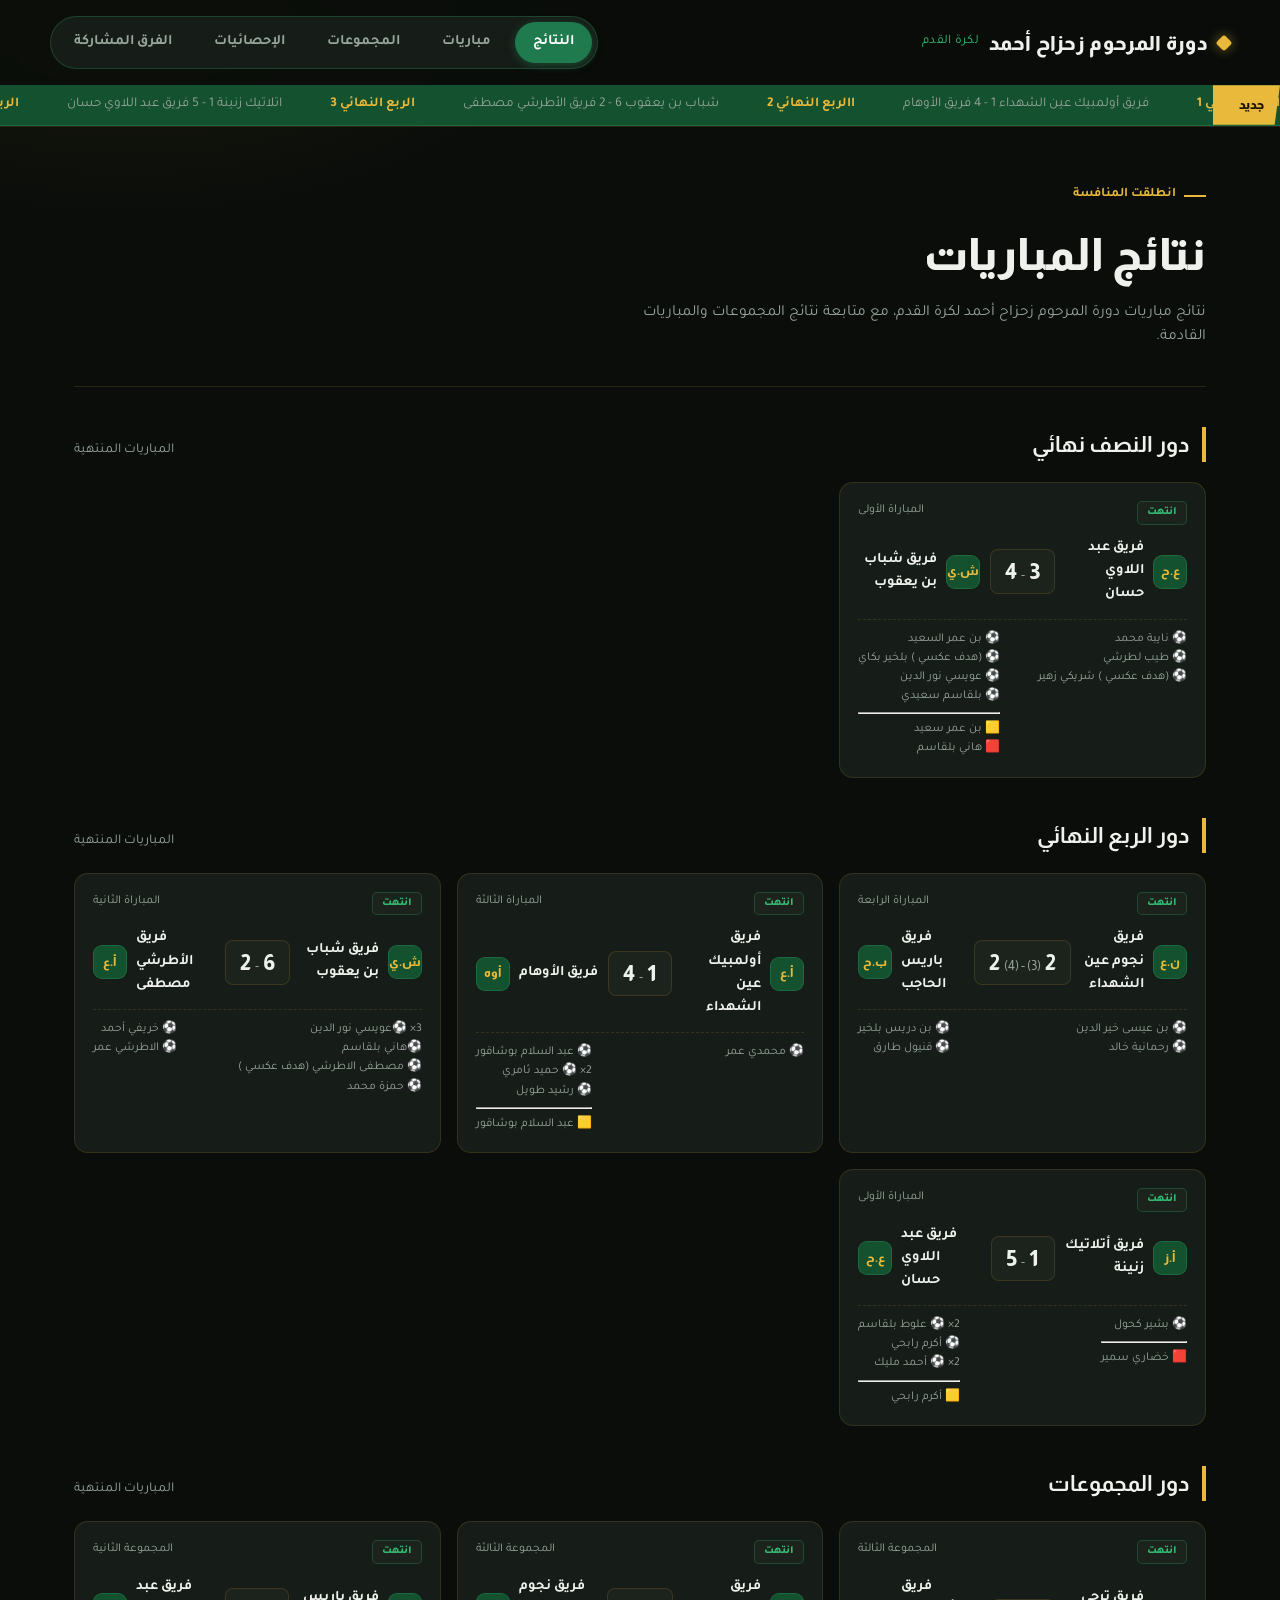
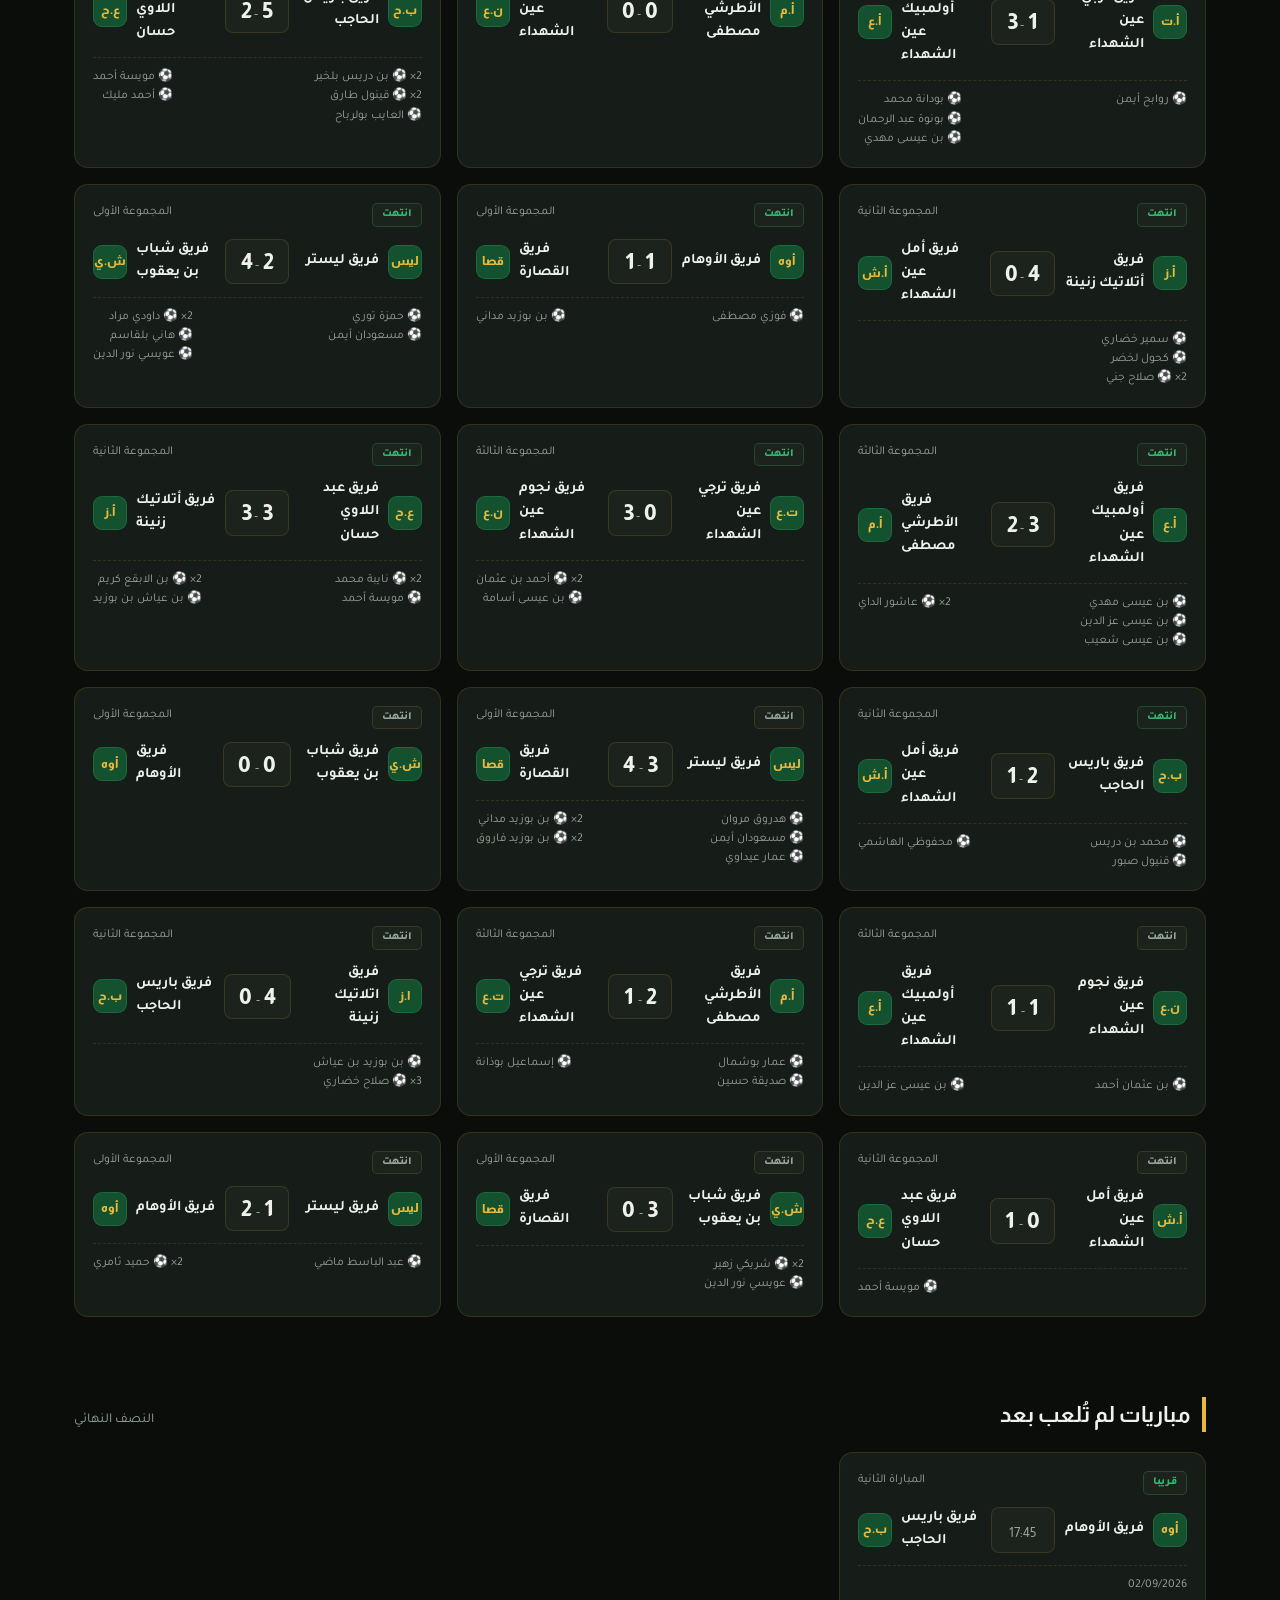
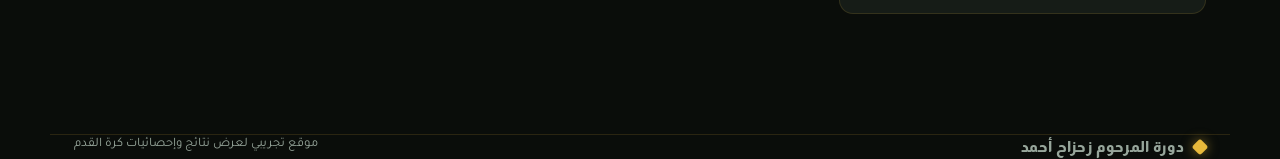
==== index.html @ c0b8ec34 "Update index.html" ====
<!DOCTYPE html>
<html lang="ar" dir="rtl">

<head>
  <meta charset="UTF-8">
  <meta name="viewport" content="width=device-width, initial-scale=1.0">

  <title>نتائج المباريات — دورة المرحوم زحزاح أحمد</title>

  <link rel="stylesheet" href="index.css">
<link rel="stylesheet" href="responsive.css">
  
</head>

<body>

  <!-- ==================== HEADER ==================== -->
  <header class="site-header">

    <div class="container header-top">

      <div class="brand">
        <span class="dot"></span>
        دورة المرحوم زحزاح أحمد
        <span class="sub">لكرة القدم</span>
      </div>

      <nav class="main-nav">
        <a href="index.html" class="active">النتائج</a>
        <a href="today.html">مباريات </a>
        <a href="groups.html">المجموعات</a>
        <a href="stats.html">الإحصائيات</a>
        <a href="teams.html" >الفرق المشاركة</a>
      </nav>

    </div>


    <!-- ==================== TICKER ==================== -->
    <div class="ticker-wrap">

      <div class="ticker-track">

        <span>الربع النهائي 1</span>
        فريق أولمبيك عين الشهداء 1 - 4 فريق الأوهام

        <span>االربع النهائي 2</span>
        شباب بن يعقوب 6 - 2 فريق الأطرشي مصطفى  

        <span> الربع النهائي 3</span>
        اتلاتيك زنينة 1 - 5 فريق عبد اللاوي حسان
   
        <span>الربع النهائي 4</span>
        فريق نجوم عين الشهداء 2(3) - (4)2  فريق باريس الحاجب



      


        



      </div>

    </div>

  </header>


  <!-- ==================== MAIN ==================== -->
  <main class="container">


    <!-- ==================== HERO ==================== -->
    <section class="hero">

      <div class="eyebrow">
       انطلقت المنافسة
      </div>

      <h1>
        نتائج المباريات
      </h1>

      <p>
        نتائج مباريات دورة المرحوم زحزاح أحمد لكرة القدم،
        مع متابعة نتائج المجموعات والمباريات القادمة.
      </p>

    </section>
     <section class="section">

      <div class="section-head">

        <h2>
          دور النصف نهائي
          </h2>

        <span class="meta">
          المباريات المنتهية
        </span>

      </div>
      <div class="grid">

         <div class="card match-card">
        <div class="match-meta">
          <span class="badge soon">انتهت</span>
          <span>المباراة الأولى</span>
        </div>
        <div class="match-teams">
          <div class="team"><div class="crest">ع.ح</div> فريق عبد اللاوي حسان </div>
          <div class="score">
            3
            <span class="vs">-</span>
            4
          </div>
          <div class="team "><div class="crest">ش.ي</div> فريق شباب بن يعقوب </div>
        </div>
        <div class="match-foot">
        <span> ⚽ نايبة محمد
        <br> ⚽ طيب لطرشي 
        <br> ⚽ (هدف عكسي ) شريكي زهير 
        </span>
        <span>⚽ بن عمر السعيد 
          <br>⚽ (هدف عكسي ) بلخير بكاي  
          <br>⚽ عويسي نور الدين
          <br>⚽ بلقاسم سعيدي
         <br> <hr> 🟨 بن عمر سعيد
        <br> 🟥 هاني بلقاسم
          
        </span>
      </div>

           </div>
        </div>

     <section class="section">

      <div class="section-head">

        <h2>
          دور الربع النهائي
          </h2>

        <span class="meta">
          المباريات المنتهية
        </span>

      </div>
      <div class="grid">
        <div class="card match-card">
        <div class="match-meta">
          <span class="badge soon">انتهت</span>
          <span>المباراة الرابعة</span>
        </div>

<div class="match-teams">
          <div class="team"><div class="crest">ن.ع</div> فريق نجوم عين الشهداء </div>
          <div class="score">
            2 
            <span class="vs"> (3) -  (4)</span>
          2 
          </div> 
          
          
          <div class="team right"><div class="crest">ب.ح</div> فريق باريس الحاجب </div>
        </div>
        <div class="match-foot">
          <span>⚽   بن عيسى خير الدين       <br>
            ⚽ رحمانية خالد
          </span>
          <span> ⚽ بن دريس بلخير
          <br>    ⚽  قنيول طارق 
          </span>
        </div>
        </div>
        <div class="card match-card">
        <div class="match-meta">
          <span class="badge soon">انتهت</span>
          <span>المباراة الثالثة</span>
        </div>
        <div class="match-teams">
          <div class="team"><div class="crest">أ.ع</div> فريق أولمبيك عين الشهداء </div>
          <div class="score">
            1
            <span class="vs">-</span>
          4
          </div>
          <div class="team right"><div class="crest">أوه</div> فريق الأوهام </div>
        </div>
           <div class="match-foot">
          <span>
         ⚽   محمدي عمر 
          </span>
          <span>
          ⚽  عبد السلام بوشاقور 
            <br>
         2×  ⚽ حميد ثامري
     <br> 
            ⚽ رشيد طويل
            <br> <hr>
            🟨 عبد السلام بوشاقور
          </span>
          </div>
       
    </div>

         <div class="card match-card">
        <div class="match-meta">
          <span class="badge soon">انتهت</span>
          <span>المباراة الثانية</span>
        </div>
        <div class="match-teams">
          <div class="team"><div class="crest">ش.ي</div> فريق شباب بن يعقوب </div>
          <div class="score">
            6
            <span class="vs">-</span>
          2
          </div>
          <div class="team right"><div class="crest">أ.ع</div> فريق الأطرشي مصطفى </div>
        </div>
        <div class="match-foot">
          <span>
          3×  ⚽عويسي نور الدين
            <br>
             ⚽هاني بلقاسم
            <br>
            ⚽ مصطفى الاطرشي (هدف عكسي )
            <br>
            ⚽  حمزة محمد
          </span>
          <span>
          ⚽  خريفي أحمد
            <br>
           ⚽ الاطرشي عمر
          </span>
          </div>
        </div>

         <div class="card match-card">
        <div class="match-meta">
          <span class="badge soon">انتهت</span>
          <span>المباراة الأولى</span>
        </div>
        <div class="match-teams">
          <div class="team"><div class="crest"> أ.ز </div> فريق أتلاتيك زنينة </div>
          <div class="score">
            1
            <span class="vs">-</span>
          5
          </div>
          <div class="team right"><div class="crest">ع.ح</div> فريق عبد اللاوي حسان </div>
        </div>
        <div class="match-foot">
          <span>
          ⚽ بشير كحول  
         <br><hr>
          🟥  خضاري سمير
          </span>
          <span>
   2×   ⚽ علوط بلقاسم
          <br>
  ⚽ أكرم رابحي
            <br>
         2×   ⚽   أحمد مليك
        <br> <hr>
          🟨 أكرم رابحي  
          </span>
        </div>
      </div>

        
</div>

    <!-- ==================================================
         الجولة  — المباريات المنتهية
    ================================================== -->
    <section class="section">

      <div class="section-head">

        <h2>
          دور المجموعات
          </h2>

        <span class="meta">
          المباريات المنتهية
        </span>

      </div>
      <div class="grid">

         <!-- ==================== مباراة 6 ==================== -->
        <div class="card match-card">

          <div class="match-meta">

            <span class="badge soon">
              انتهت
            </span>

            <span>
              المجموعة الثالثة
            </span>

          </div>


          <div class="match-teams">

            <div class="team">

              <div class="crest">
                أ.ت
               
              </div>

فريق ترجي عين الشهداء
            </div>


            <div class="score">
1
              <span class="vs">
                -
              </span>
3
            </div>


            <div class="team right">

              <div class="crest">
                أ.ع
                
              </div>

فريق أولمبيك عين الشهداء 
            </div>

          </div>


          <div class="match-foot">
            <span>
           ⚽   روابح أيمن
            </span>
            <Span>   ⚽    بودانة محمد
              <br>
               ⚽    بونوة عبد الرحمان
              <br>
              ⚽  بن عيسى مهدي
            </Span>
            
          </div>

        </div>


        <!-- ==================== مباراة 17 ==================== -->
        <div class="card match-card">

          <div class="match-meta">

            <span class="badge soon">
              انتهت
            </span>

            <span>
              المجموعة الثالثة
            </span>

          </div>


          <div class="match-teams">

            <div class="team">

              <div class="crest">
               أ.م
              </div>

              فريق الأطرشي مصطفى

            </div>


            <div class="score">
0
              <span class="vs">
                -
              </span>
0
            </div>


            <div class="team right">

              <div class="crest">
                ن.ع
              </div>

              فريق نجوم عين الشهداء

            </div>

          </div>


          <div class="matcgh-foot">
            
          </div>
        

        </div>

         <!-- ==================== مباراة 16 ==================== -->
        <div class="card match-card">

          <div class="match-meta">

            <span class="badge soon">
              انتهت
            </span>

            <span>
              المجموعة الثانية
            </span>

          </div>


          <div class="match-teams">

            <div class="team">

              <div class="crest">
               ب.ح
              </div>

              فريق باريس الحاجب

            </div>


            <div class="score">
5
              <span class="vs">
                -
              </span>
2
            </div>


            <div class="team right">

              <div class="crest">
                ع.ح
              </div>

              فريق عبد اللاوي حسان

            </div>

          </div>


          <div class ="match-foot">
            <span>
         2×   ⚽      بن دريس بلخير
            <br>
            2×   ⚽   قينول طارق
              <br>
         ⚽   العايب بولرباح
            </span>
            <span>
          ⚽    مويسة أحمد
            <br>
           ⚽   أحمد مليك
            </span>
          </div>

        </div>
        

        <!-- ==================== مباراة 15 ==================== -->
        <div class="card match-card">

          <div class="match-meta">

            <span class="badge soon">
              انتهت
            </span>

            <span>
              المجموعة الثانية
            </span>

          </div>


          <div class="match-teams">

            <div class="team">

              <div class="crest">
               أ.ز
              </div>

              فريق أتلاتيك زنينة

            </div>


            <div class="score">
4
              <span class="vs">
                -
              </span>
0
            </div>


            <div class="team right">

              <div class="crest">
                أ.ش
              </div>

              فريق أمل عين الشهداء

            </div>

          </div>
           <div class="match-foot">
             <span> ⚽  سمير خضاري 
      <br> ⚽   كحول لخضر
               <br>
            2×   ⚽  صلاح جني
             </span>
             <Span></Span>
           </div>

        

        </div>
        
           <!-- ==================== مباراة 14 ==================== -->
        <div class="card match-card">

          <div class="match-meta">

            <span class="badge soon">
              انتهت
            </span>

            <span>
              المجموعة الأولى
            </span>

          </div>


          <div class="match-teams">

            <div class="team">

              <div class="crest">
               أوه
              </div>

              فريق الأوهام

            </div>


            <div class="score">
1
              <span class="vs">
                -
              </span>
1
            </div>


            <div class="team right">

              <div class="crest">
                قصا
              </div>

              فريق القصارة

            </div>

          </div>
          <div class="match-foot">
            <span> ⚽ فوزي مصطفى
            </span>
            <span>
         ⚽  بن بوزيد مداني
            </span>
          </div>


        </div>

         <!-- ==================== مباراة 13 ==================== -->
        <div class="card match-card">

          <div class="match-meta">

            <span class="badge soon">
              انتهت
            </span>

            <span>
              المجموعة الأولى
            </span>

          </div>


          <div class="match-teams">

            <div class="team">

              <div class="crest">
               ليس
              </div>

              فريق ليستر

            </div>


            <div class="score">
2
              <span class="vs">
                -
              </span>
4
            </div>


            <div class="team right">

              <div class="crest">
                ش.ي
              </div>

              فريق شباب بن يعقوب

            </div>

          </div>
        <div class="match-foot">

            <span>
              ⚽ حمزة توري
           <br>
                ⚽   مسعودان أيمن 
            </span>
            <span>
             2× ⚽   داودي مراد
       <br>
            ⚽  هاني بلقاسم 
         <br>
             ⚽  عويسي نور الدين
            </span>


          </div>

        

        </div>

        <!-- ==================== مباراة 12 ==================== -->
        <div class="card match-card">

          <div class="match-meta">

            <span class="badge soon">
              انتهت
            </span>

            <span>
              المجموعة الثالثة
            </span>

          </div>


          <div class="match-teams">

            <div class="team">

              <div class="crest">
               أ.ع
              </div>

              فريق أولمبيك عين الشهداء

            </div>


            <div class="score">
3
              <span class="vs">
                -
              </span>

2
            </div>

            <div class="team right">

              <div class="crest">
                أ.م
              </div>

              فريق الأطرشي مصطفى

            </div>

          </div>

          <div class="match-foot">

            <span>
          ⚽    بن عيسى مهدي 
              <br>
          ⚽    بن عيسى عز الدين
              <br>
           ⚽   بن عيسى شعيب 
            </span>

            <span>
             2× ⚽ عاشور الداي
            </span>

          </div>

        </div>

         <!-- ==================== مباراة 11 ==================== -->
        <div class="card match-card">

          <div class="match-meta">

            <span class="badge soon">
              انتهت
            </span>

            <span>
              المجموعة الثالثة
            </span>

          </div>


          <div class="match-teams">

            <div class="team">

              <div class="crest">
               ت.ع
              </div>

              فريق ترجي عين الشهداء

            </div>


            <div class="score">
0
              <span class="vs">
                -
              </span>
3
            </div>


            <div class="team right">

              <div class="crest">
                ن.ع
              </div>

              فريق نجوم عين الشهداء

            </div>

          </div>
          <div class="match-foot">
            <span></span>

            <span>
          2×    ⚽  أحمد بن عثمان 
              <br>
              ⚽ بن عيسى أسامة
            </span>


          </div>

        </div>

        <!-- ====================مباراة 10 ==================== -->

      <div class="card match-card">

          <div class="match-meta">

            <span class="badge soon">
              انتهت
            </span>

            <span>
              المجموعة الثانية
            </span>

          </div>


          <div class="match-teams">

            <div class="team">

              <div class="crest">
               ع.ح
              </div>

              فريق عبد اللاوي حسان

            </div>


            <div class="score">
3
              <span class="vs">
                -
              </span>
3
            </div>


            <div class="team right">

              <div class="crest">
                أ.ز
              </div>

              فريق أتلاتيك زنينة
</div>
            </div>
            <div class="match-foot">

            <span> 
        2× ⚽   نايبة محمد   
              <br>
            ⚽  مويسة أحمد
            </span>

            <span>
           2× ⚽  بن الابقع كريم 
              <br>
            ⚽  بن عياش بن بوزيد
            </span>
              
            

          </div>


        

        </div>

        <!-- ====================مباراة 9 ==================== -->

        <div class="card match-card">

          <div class="match-meta">

            <span class="badge soon">
              انتهت
            </span>

            <span>
              المجموعة الثانية
            </span>

          </div>


          <div class="match-teams">

            <div class="team">

              <div class="crest">
               ب.ح
              </div>

    فريق باريس الحاجب
            </div>


            <div class="score">
2
              <span class="vs">
                -
              </span>
1
            </div>


            <div class="team right">

              <div class="crest">
                أ.ش
              </div>

               فريق أمل عين الشهداء
</div>
            </div>
            <div class="match-foot">
            <span>
             ⚽ محمد بن دريس
              <br>
             ⚽ قنيول صبور
            </span>
              <span>
               ⚽ محفوظي الهاشمي
              </span>
            
</div>
          


          

        </div>

       <!-- ====================مباراة 8 ==================== -->
        
    
     <div class="card match-card">

          <div class="match-meta">

            <span class="badge done">
              انتهت
            </span>

            <span>
              المجموعة الأولى
            </span>

          </div>


          <div class="match-teams">

            <div class="team">
              <div class="crest">
                ليس
              </div>

              فريق ليستر
            </div>


            <div class="score">
              3
              <span class="vs">-</span>
              4
            </div>


            <div class="team right">

              <div class="crest">
                قصا
              </div>

              فريق القصارة

            </div>

          </div>


          <div class="match-foot">

            <span>
              ⚽ هدروق مروان
           <br>
                ⚽   مسعودان أيمن 
              <br>
              
            ⚽ عمار عيداوي
            </span>

            <span>
             2× ⚽   بن بوزيد مداني
       <br>
           2× ⚽  بن بوزيد فاروق
            </span>

          </div>

        </div>
      
      
      <!-- ==================== مباراة 7 ==================== -->
         <div class="card match-card">

          <div class="match-meta">

            <span class="badge done">
              انتهت
            </span>

            <span>
              المجموعة الأولى
            </span>

          </div>


          <div class="match-teams">

            <div class="team">

              <div class="crest">
                ش.ي
              </div>

              فريق شباب بن يعقوب

            </div>


            <div class="score">
              0
              <span class="vs">-</span>
              0
            </div>


            <div class="team right">

              <div class="crest">
                أوه
              </div>

              فريق الأوهام

            </div>

          </div>


         

        </div> 


        
         <!-- ==================== مباراة 6 ==================== -->
          <div class="card match-card">

          <div class="match-meta">

            <span class="badge done">
              انتهت
            </span>

            <span>
              المجموعة الثالثة
            </span>

          </div>


          <div class="match-teams">

            <div class="team">

              <div class="crest">
             ن.ع
              </div>

              فريق نجوم عين الشهداء

            </div>


            <div class="score">
             1
              <span class="vs">-</span>
              1
            </div>


            <div class="team right">

              <div class="crest">
              أ.ع
              </div>

              فريق أولمبيك عين الشهداء

            </div>

          </div>


          <div class="match-foot">

            <span>
              ⚽ بن عثمان أحمد
            </span>

            <span>
              ⚽ بن عيسى عز الدين
            </span>

          </div>

        </div>


        <!-- ==================== مباراة 5 ==================== -->
        <div class="card match-card">

          <div class="match-meta">

            <span class="badge done">
              انتهت
            </span>

            <span>
              المجموعة الثالثة
            </span>

          </div>


          <div class="match-teams">

            <div class="team">

              <div class="crest">
                أ.م
              </div>

              فريق الأطرشي مصطفى

            </div>


            <div class="score">
              2
              <span class="vs">-</span>
              1
            </div>


            <div class="team right">

              <div class="crest">
                ت.ع
              </div>

              فريق ترجي عين الشهداء

            </div>

          </div>


          <div class="match-foot">

            <span>
              ⚽ عمار بوشمال
            <br> ⚽ صديقة حسين
            </span>

            <span>
              ⚽ إسماعيل بوذانة
            </span>

          </div>

        </div>



        <!-- ==================== مباراة 4 ==================== -->
        <div class="card match-card">

          <div class="match-meta">

            <span class="badge done">
              انتهت
            </span>

            <span>
              المجموعة الثانية
            </span>

          </div>


          <div class="match-teams">

            <div class="team">

              <div class="crest">
                ا.ز
              </div>

              فريق اتلاتيك زنينة

            </div>


            <div class="score">
              4
              <span class="vs">-</span>
              0
            </div>


            <div class="team right">

              <div class="crest">
                ب.ح
              </div>

              فريق باريس الحاجب

            </div>

          </div>


          <div class="match-foot">

            <span>
              ⚽ بن بوزيد بن عياش
              <br>
            3×  ⚽  صلاح خضاري
            </span>

            <span></span>

          </div>

        </div>



        <!-- ==================== مباراة 3 ==================== -->
        <div class="card match-card">

          <div class="match-meta">

            <span class="badge done">
              انتهت
            </span>

            <span>
              المجموعة الثانية
            </span>

          </div>


          <div class="match-teams">

            <div class="team">

              <div class="crest">
                أ.ش
              </div>

              فريق أمل عين الشهداء

            </div>


            <div class="score">
              0
              <span class="vs">-</span>
              1
            </div>


            <div class="team right">

              <div class="crest">
                ع.ح
              </div>

              فريق عبد اللاوي حسان

            </div>

          </div>


          <div class="match-foot">

            <span></span>

            <span>
              ⚽ مويسة أحمد
            </span>

          </div>

        </div>



        <!-- ==================== مباراة 2 ==================== -->
          <div class="card match-card">

          <div class="match-meta">

            <span class="badge done">
              انتهت
            </span>

            <span>
              المجموعة الأولى
            </span>

          </div>


          <div class="match-teams">

            <div class="team">

              <div class="crest">
                ش.ي
              </div>

              فريق شباب بن يعقوب

            </div>


            <div class="score">
              3
              <span class="vs">-</span>
              0
            </div>


            <div class="team right">

              <div class="crest">
                قصا
              </div>

              فريق القصارة

            </div>

          </div>


          <div class="match-foot">

            <span>
          2×    ⚽  شريكي زهير
              <br>
              ⚽ عويسي نور الدين
            </span>

            <span></span>

          </div>

        </div>



        <!-- ====================مباراة 1 ==================== -->
        
    
      <div class="card match-card">

          <div class="match-meta">

            <span class="badge done">
              انتهت
            </span>

            <span>
              المجموعة الأولى
            </span>

          </div>


          <div class="match-teams">

            <div class="team">
              <div class="crest">
                ليس
              </div>

              فريق ليستر
            </div>


            <div class="score">
              1
              <span class="vs">-</span>
              2
            </div>


            <div class="team right">

              <div class="crest">
                أوه
              </div>

              فريق الأوهام

            </div>

          </div>


          <div class="match-foot">

            <span>
              ⚽ عبد الباسط ماضي
            </span>

            <span>
           2×   ⚽  حميد ثامري
            </span>

          </div>

        </div>

    </section>



    <!-- ==================================================
         المباريات التي لم تلعب
    ================================================== -->
    <section class="section">

      <div class="section-head">

        <h2>
          مباريات لم تُلعب بعد
        </h2>

        <span class="meta">
         النصف النهائي
        </span>

      </div>


      <div class="grid">


        <!-- ==================== مباراة 6 ==================== -->
        <div class="card match-card">
        <div class="match-meta">
          <span class="badge soon">قريبا</span>
          <span>المباراة الثانية</span>
        </div>
        <div class="match-teams">
          <div class="team"><div class="crest">أوه</div> فريق الأوهام </div>
          <div class="score"><span class="vs">17:45</span></div>
          <div class="team right"><div class="crest">ب.ح</div> فريق باريس الحاجب </div>
        </div>
        <div class="match-foot">
        <span>02/09/2026</span>
        <span></span>
      </div>
        </div>
  

      

       


    </section>


  </main>



  <!-- ==================== FOOTER ==================== -->
  <footer class="container">

    <div class="brand">

      <span class="dot"></span>

      دورة المرحوم زحزاح أحمد

    </div>

    <div>
      موقع تجريبي لعرض نتائج وإحصائيات كرة القدم
    </div>

  </footer>


</body>
</html>
---- index.css ----
/* ============================================================
   دورة المرحوم زحزاح أحمد لكرة القدم — ورقة أنماط صفحة النتائج
   لوحة الألوان: أسود 60% / أخضر 30% / أصفر 10%
   ============================================================ */

@import url('https://fonts.googleapis.com/css2?family=Almarai:wght@400;700;800&family=Tajawal:wght@300;400;500;700&display=swap');

:root{
  --bg:        #0A0D0A;
  --bg-alt:    #10140F;
  --surface:   #161C17;
  --surface-2: #1C231D;

  --green:       #1F7A4D;
  --green-deep:  #14512F;
  --green-light: #35B871;

  --yellow:      #E8B93B;
  --yellow-dim:  #B8922C;

  --text:      #EEF1EC;
  --text-dim:  #97A69B;
  --border:    rgba(232,185,59,0.14);
  --border-green: rgba(53,184,113,0.25);

  --radius: 14px;
  --radius-sm: 8px;
}

*{ box-sizing:border-box; }
html{ scroll-behavior:smooth; }

body{
  margin:0;
  background:
    radial-gradient(1100px 500px at 85% -10%, rgba(31,122,77,0.20), transparent 60%),
    radial-gradient(800px 400px at 10% 0%, rgba(232,185,59,0.07), transparent 55%),
    var(--bg);
  color:var(--text);
  font-family:'Tajawal', sans-serif;
  direction:rtl;
  line-height:1.6;
  min-height:100vh;
}

h1,h2,h3,.brand,.score,.stat-num{ font-family:'Almarai', sans-serif; }
a{ color:inherit; text-decoration:none; }
ul{ list-style:none; margin:0; padding:0; }
img{ max-width:100%; display:block; }

.container{ max-width:1180px; margin:0 auto; padding:0 24px; }

/* ---------------- Header / Nav ---------------- */
.site-header{
  position:sticky; top:0; z-index:50;
  background:rgba(10,13,10,0.85);
  backdrop-filter:blur(10px);
  border-bottom:1px solid var(--border);
}
.header-top{ display:flex; align-items:center; justify-content:space-between; padding:16px 0; gap:16px; flex-wrap:wrap; }
.brand{ display:flex; align-items:center; gap:10px; font-size:20px; font-weight:800; letter-spacing:.3px; }
.brand .dot{ width:12px; height:12px; border-radius:3px; background:var(--yellow); transform:rotate(45deg); box-shadow:0 0 12px rgba(232,185,59,.55); flex-shrink:0; }
.brand span.sub{ color:var(--green-light); font-weight:400; font-size:13px; font-family:'Tajawal',sans-serif; }

nav.main-nav{ display:flex; gap:6px; background:var(--surface); border:1px solid var(--border-green); border-radius:999px; padding:5px; }
nav.main-nav a{ padding:9px 18px; border-radius:999px; font-size:14.5px; font-weight:700; color:var(--text-dim); transition:.2s; white-space:nowrap; }
nav.main-nav a:hover{ color:var(--text); }
nav.main-nav a.active{ background:var(--green); color:#fff; box-shadow:0 2px 10px rgba(31,122,77,.5); }

/* ---------------- Ticker ---------------- */
.ticker-wrap{ background:var(--green-deep); border-bottom:1px solid var(--border-green); overflow:hidden; white-space:nowrap; position:relative; }
.ticker-wrap::before{
  content:"جديد"; position:absolute; top:0; right:0; bottom:0; display:flex; align-items:center;
  padding:0 16px 0 26px; background:var(--yellow); color:#1a1400; font-family:'Almarai',sans-serif;
  font-weight:800; font-size:12.5px; z-index:2; clip-path:polygon(0 0,100% 0,92% 100%,0 100%);
}
.ticker-track{ display:inline-flex; gap:48px; padding:9px 0 9px 140px; animation:ticker 28s linear infinite; font-size:13.5px; color:var(--text-dim); }
.ticker-track span{ color:var(--yellow); font-weight:700; }
@keyframes ticker{ 0%{ transform:translateX(0); } 100%{ transform:translateX(-50%); } }

/* ---------------- Hero ---------------- */
.hero{ padding:56px 0 36px; border-bottom:1px solid var(--border); }
.eyebrow{ display:inline-flex; align-items:center; gap:8px; color:var(--yellow); font-weight:700; font-size:13px; margin-bottom:14px; }
.eyebrow::before{ content:""; width:22px; height:2px; background:var(--yellow); }
.hero h1{ font-size:clamp(28px,4.2vw,44px); margin:0 0 10px; font-weight:800; }
.hero p{ color:var(--text-dim); max-width:580px; font-size:15.5px; margin:0; }

/* ---------------- Section ---------------- */
.section{ padding:40px 0; }
.section-head{ display:flex; align-items:baseline; justify-content:space-between; margin-bottom:20px; flex-wrap:wrap; gap:10px; }
.section-head h2{ font-size:22px; margin:0; border-right:4px solid var(--yellow); padding-right:12px; }
.section-head .meta{ color:var(--text-dim); font-size:13.5px; }

/* ---------------- Cards / Match cards ---------------- */
.grid{ display:grid; gap:16px; grid-template-columns:repeat(auto-fill,minmax(300px,1fr)); }
.card{ background:var(--surface); border:1px solid var(--border); border-radius:var(--radius); padding:18px; transition:.2s; }
.card:hover{ border-color:var(--border-green); transform:translateY(-2px); }

.match-card{ display:flex; flex-direction:column; gap:12px; }
.match-meta{ display:flex; justify-content:space-between; font-size:12px; color:var(--text-dim); }
.match-meta .badge{ background:var(--yellow); color:#1a1400; font-weight:800; padding:2px 9px; border-radius:5px; font-size:11px; }
.match-meta .badge.live{ background:#e14b4b; color:#fff; }
.match-meta .badge.done{ background:var(--surface-2); color:var(--text-dim); border:1px solid var(--border); }
.match-meta .badge.soon{ background:var(--surface-2); color:var(--green-light); border:1px solid var(--border-green); }

.match-teams{ display:flex; align-items:center; justify-content:space-between; gap:10px; }
.team{ display:flex; align-items:center; gap:9px; flex:1; font-weight:700; font-size:14.5px; }
.team.right{ flex-direction:row-reverse; text-align:left; }
.crest{ width:34px; height:34px; border-radius:9px; display:flex; align-items:center; justify-content:center; font-family:'Almarai',sans-serif; font-weight:800; font-size:12px; background:var(--green-deep); color:var(--yellow); border:1px solid var(--border-green); flex-shrink:0; }
.score{ font-size:22px; font-weight:800; background:var(--surface-2); border:1px solid var(--border); border-radius:var(--radius-sm); padding:4px 14px; min-width:64px; text-align:center; }
.score .vs{ color:var(--text-dim); font-size:13px; font-weight:400; }

.match-foot{ display:flex; justify-content:space-between; font-size:12px; color:var(--text-dim); border-top:1px dashed var(--border); padding-top:10px; }

/* ---------------- Tables ---------------- */
.table-wrap{ background:var(--surface); border:1px solid var(--border); border-radius:var(--radius); overflow:hidden; }
table{ width:100%; border-collapse:collapse; font-size:14px; }
thead th{ background:var(--surface-2); color:var(--yellow); font-family:'Almarai',sans-serif; font-weight:700; font-size:12.5px; text-align:right; padding:12px 14px; border-bottom:1px solid var(--border); }
thead th.center, td.center{ text-align:center; }
tbody td{ padding:11px 14px; border-bottom:1px solid rgba(255,255,255,0.04); color:var(--text); }
tbody tr:last-child td{ border-bottom:none; }
tbody tr:hover{ background:rgba(53,184,113,0.06); }
tbody tr.top td:first-child{ box-shadow: inset 3px 0 0 var(--green-light); }

.rank-cell{ display:flex; align-items:center; gap:10px; font-weight:700; }
.pill{ display:inline-block; padding:2px 9px; border-radius:6px; font-size:11.5px; font-weight:700; }
.pill.y{ background:rgba(232,185,59,.16); color:var(--yellow); }
.pill.r{ background:rgba(225,75,75,.16); color:#e88; }

/* ---------------- Squad list ---------------- */
.team-panel{ background:var(--surface); border:1px solid var(--border); border-radius:var(--radius); padding:20px; }
.team-panel-head{ display:flex; align-items:center; gap:12px; margin-bottom:14px; padding-bottom:14px; border-bottom:1px dashed var(--border); }
.team-panel-head .crest{ width:44px; height:44px; font-size:14px; }
.team-panel-head h3{ margin:0; font-size:16.5px; }
.team-panel-head span{ color:var(--text-dim); font-size:12.5px; }
.squad{ display:grid; grid-template-columns:1fr 1fr; gap:8px 16px; }
.squad li{ display:flex; justify-content:space-between; font-size:13.5px; color:var(--text-dim); padding:6px 0; border-bottom:1px solid rgba(255,255,255,0.04); }
.squad li b{ color:var(--text); font-weight:500; }
.squad li .pos{ color:var(--green-light); font-size:11px; font-weight:700; background:rgba(53,184,113,0.1); padding:1px 7px; border-radius:5px; }

/* ---------------- Stat highlight cards ---------------- */
.stat-highlights{ display:grid; gap:16px; grid-template-columns:repeat(auto-fit,minmax(220px,1fr)); margin-bottom:28px; }
.stat-card{ background:linear-gradient(160deg,var(--surface) 60%, var(--green-deep) 160%); border:1px solid var(--border-green); border-radius:var(--radius); padding:20px; }
.stat-card .stat-num{ font-size:36px; font-weight:800; color:var(--yellow); line-height:1; }
.stat-card .stat-label{ color:var(--text-dim); font-size:13px; margin-top:6px; }
.stat-card .stat-who{ font-size:14.5px; font-weight:700; margin-top:10px; }

/* ---------------- Footer ---------------- */
footer{ border-top:1px solid var(--border); padding:28px 0; margin-top:40px; color:var(--text-dim); font-size:13px; display:flex; justify-content:space-between; flex-wrap:wrap; gap:10px; }
footer .brand{ font-size:15px; }

/* ---------------- Responsive ---------------- */
@media (max-width:760px){
  .header-top{ flex-direction:column; align-items:flex-start; gap:12px; }
  nav.main-nav{ width:100%; overflow-x:auto; }
  .squad{ grid-template-columns:1fr; }
  table{ font-size:12.5px; }
  thead th, tbody td{ padding:9px 8px; }
}
@media (prefers-reduced-motion: reduce){ .ticker-track{ animation:none; } html{ scroll-behavior:auto; } }
a:focus-visible, button:focus-visible{ outline:2px solid var(--yellow); outline-offset:2px; border-radius:4px; }
---- responsive.css ----
/* ============================================================
   دورة المرحوم زحزاح أحمد — responsive.css
   يُضاف بعد ملف CSS الخاص بكل صفحة (index.css / today.css /
   groups.css / stats.css / teams.css) ليحسّن العرض على الجوال.
   لا يبدّل أي لون ولا بيانات، فقط أحجام وتخطيط الشاشات الصغيرة.
   ============================================================ */

/* يمنع أي عنصر (خصوصاً الشريط المتحرك) من يفتح تمرير أفقي للصفحة كاملة */
html, body{
  overflow-x: hidden;
}

/* ---------------- أجهزة لوحية (900px وأصغر) ---------------- */
@media (max-width: 900px){
  .container{ padding: 0 18px; }

  .hero{ padding: 44px 0 28px; }
  .hero p{ font-size: 14.5px; }

  .grid{
    grid-template-columns: repeat(auto-fill, minmax(260px, 1fr));
  }

  .stat-highlights{
    grid-template-columns: repeat(auto-fit, minmax(180px, 1fr));
  }

  .teams-grid{
    grid-template-columns: repeat(auto-fit, minmax(280px, 1fr));
  }
}

/* ---------------- هواتف (760px وأصغر) ---------------- */
@media (max-width: 760px){

  /* الهيدر ما يبقاش "عالق" (sticky) فالجوال — يخلي مساحة أكبر
     ويمنع أي إحساس بأنه "راكب" فوق المحتوى */
  .site-header{
    position: static;
  }
  main.container{
    position: relative;
    z-index: 1;
  }

  /* الهيدر والقائمة */
  .header-top{
    flex-direction: column;
    align-items: flex-start;
    gap: 12px;
  }
  .brand{ font-size: 17px; }

  nav.main-nav{
    width: 100%;
    overflow-x: auto;
    -webkit-overflow-scrolling: touch;
    scrollbar-width: none;
  }
  nav.main-nav::-webkit-scrollbar{ display: none; }
  nav.main-nav a{
    padding: 8px 13px;
    font-size: 13px;
  }

  /* الشريط المتحرك */
  .ticker-track{
    font-size: 12.5px;
    gap: 32px;
    padding-left: 110px;
  }
  .ticker-wrap::before{
    font-size: 11px;
    padding: 0 12px 0 20px;
  }

  /* العناوين والأقسام */
  .hero{ padding: 36px 0 24px; }
  .eyebrow{ font-size: 12px; }

  .section{ padding: 28px 0; }
  .section-head{
    flex-direction: column;
    align-items: flex-start;
    gap: 6px;
  }
  .section-head h2{ font-size: 19px; }

  /* بطاقات المباريات */
  .grid{
    grid-template-columns: 1fr;
    gap: 12px;
  }
  .card{ padding: 15px; }

  .match-teams{ gap: 6px; }
  .team{
    font-size: 12.5px;
    gap: 7px;
    min-width: 0; /* يسمح لاسم الفريق الطويل يتقلص بدل ما يكسر التخطيط */
  }
  .crest{
    width: 28px;
    height: 28px;
    font-size: 10px;
    border-radius: 7px;
  }
  .score{
    font-size: 17px;
    min-width: 50px;
    padding: 4px 8px;
  }
  .match-foot{
    flex-direction: row;
    justify-content: space-between;
    align-items: flex-start;
    gap: 8px;
    font-size: 11px;
  }
  .match-foot span{
    flex: 1 1 48%;
    min-width: 0;
    word-break: normal;
    overflow-wrap: break-word;
  }
  .match-card.min-height{ min-height: unset; }

  /* الجداول (المجموعات / الإحصائيات) — كل عمود ياخذ المساحة يلي
     يحتاجها حسب محتواه (بلا تقسيم متساوي إجباري)، وما ينكسرش
     أي عمود إلا عمود الاسم، وعند الفراغ بين الكلمات فقط */
  .table-wrap{
    overflow-x: auto;
    -webkit-overflow-scrolling: touch;
  }
  table{
    width: 100%;
    min-width: 0;
    table-layout: auto;
    font-size: 11px;
  }
  thead th, tbody td{
    padding: 7px 5px;
    white-space: nowrap;
  }
  /* عمود اسم الفريق/اللاعب فقط: يسمح له يلف عند الفراغ بين الكلمات */
  table tr > *:first-child{
    white-space: normal;
    word-break: normal;
    overflow-wrap: break-word;
    width: 30%;
    text-align: right;
  }
  .rank-cell{ gap: 5px; }
  .crest.small{ width: 22px; height: 22px; font-size: 8.5px; }

  /* قوائم اللاعبين */
  .squad{ grid-template-columns: 1fr; }
  .team-panel{ padding: 16px; }
  .team-panel-head .crest{ width: 38px; height: 38px; font-size: 12px; }

  .stat-highlights{
    grid-template-columns: repeat(2, 1fr);
    gap: 12px;
  }
  .stat-card{ padding: 15px; }
  .stat-card .stat-num{ font-size: 28px; }

  .teams-grid{ grid-template-columns: 1fr; }
  .players{ grid-template-columns: 1fr; }

  /* التذييل */
  footer{
    flex-direction: column;
    align-items: flex-start;
    gap: 6px;
    text-align: right;
  }
}

/* ---------------- هواتف صغيرة (420px وأصغر) ---------------- */
@media (max-width: 420px){
  .container{ padding: 0 14px; }

  .hero h1{ font-size: 24px; }
  .hero p{ font-size: 13.5px; }

  .brand{ font-size: 15px; gap: 7px; }
  .brand .dot{ width: 10px; height: 10px; }

  nav.main-nav a{ padding: 7px 11px; font-size: 12px; }

  .ticker-track{ font-size: 11.5px; gap: 24px; padding-left: 95px; }

  /* فريق ضد فريق: تكديس عمودي عند الضيق الشديد لتفادي تراكم النصوص */
  .match-teams{
    flex-wrap: wrap;
    justify-content: center;
    text-align: center;
  }
  .team, .team.right{
    flex: 1 1 40%;
    flex-direction: column;
    gap: 4px;
    text-align: center;
  }
  .score{ order: 0; margin: 4px 0; }

  table{ font-size: 10px; }
  thead th, tbody td{ padding: 6px 4px; }

  .stat-highlights{ grid-template-columns: 1fr 1fr; }
  .stat-card .stat-num{ font-size: 24px; }
  .stat-card .stat-who{ font-size: 12.5px; }
}

/* يحترم من عطّل الحركة من إعدادات جهازه */
@media (prefers-reduced-motion: reduce){
  .ticker-track{ animation: none; }
}
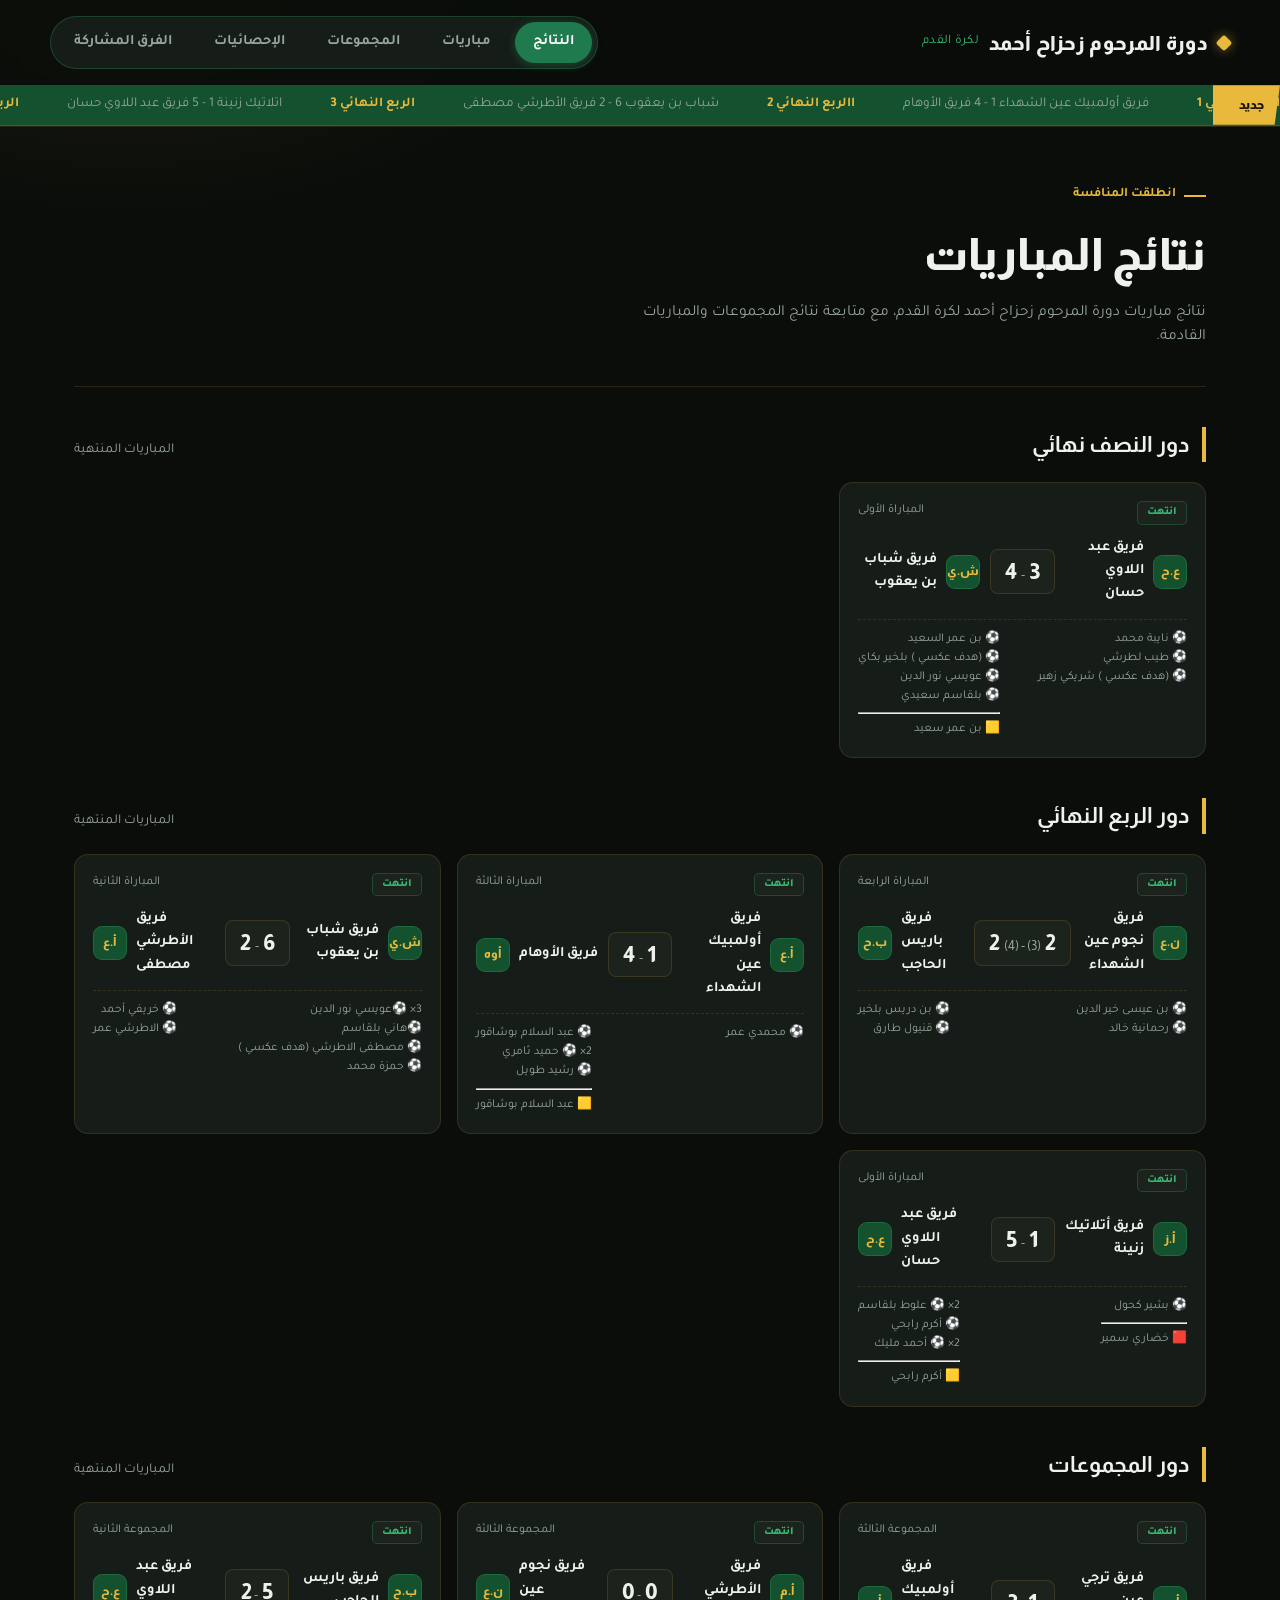
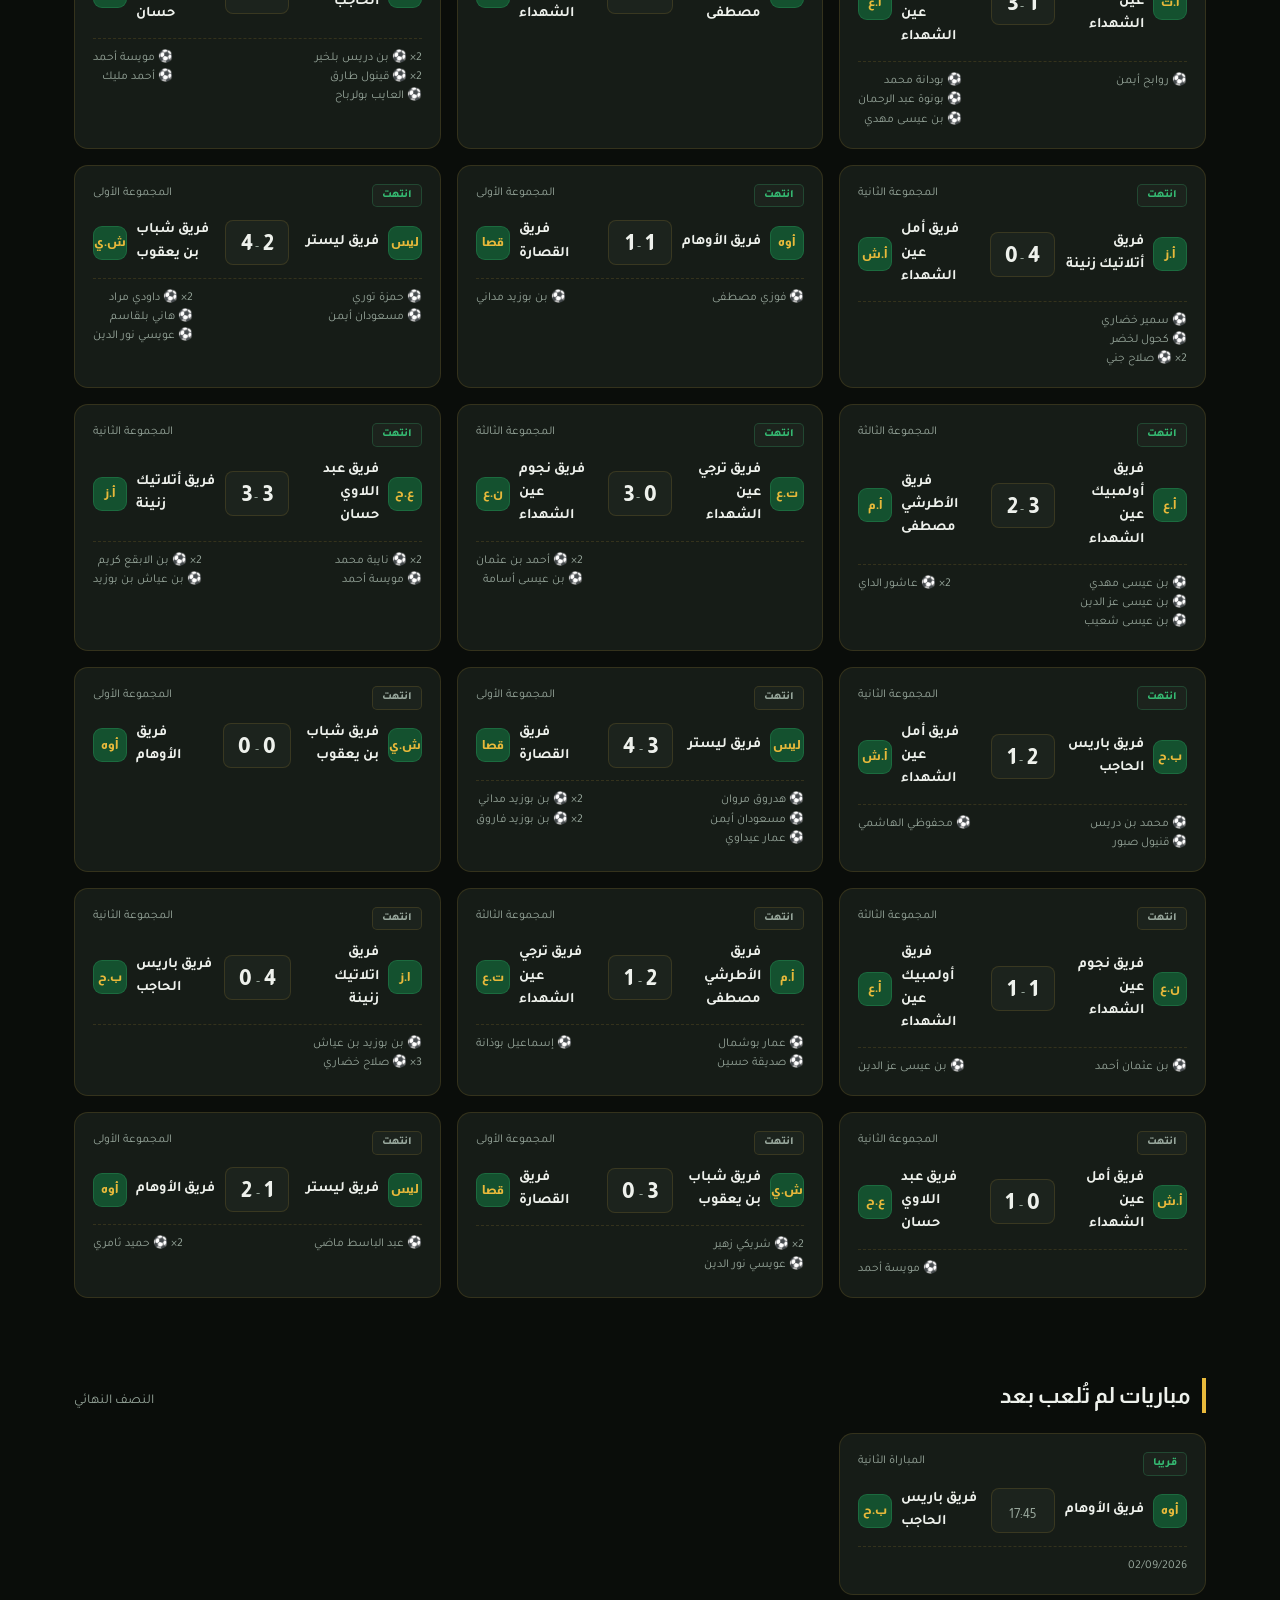
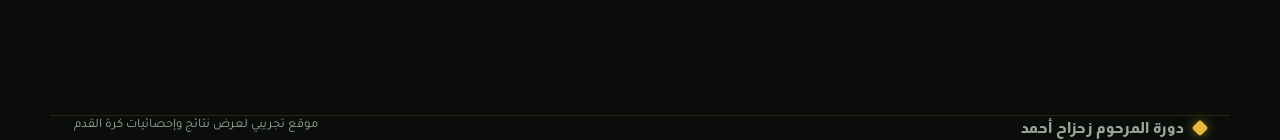
==== commit 4c7ef205: "Update index.html" ====
--- a/index.html
+++ b/index.html
@@ -129,7 +129,6 @@
           <br>⚽ عويسي نور الدين
           <br>⚽ بلقاسم سعيدي
          <br> <hr> 🟨 بن عمر سعيد
-        <br> 🟥 هاني بلقاسم
           
         </span>
       </div>
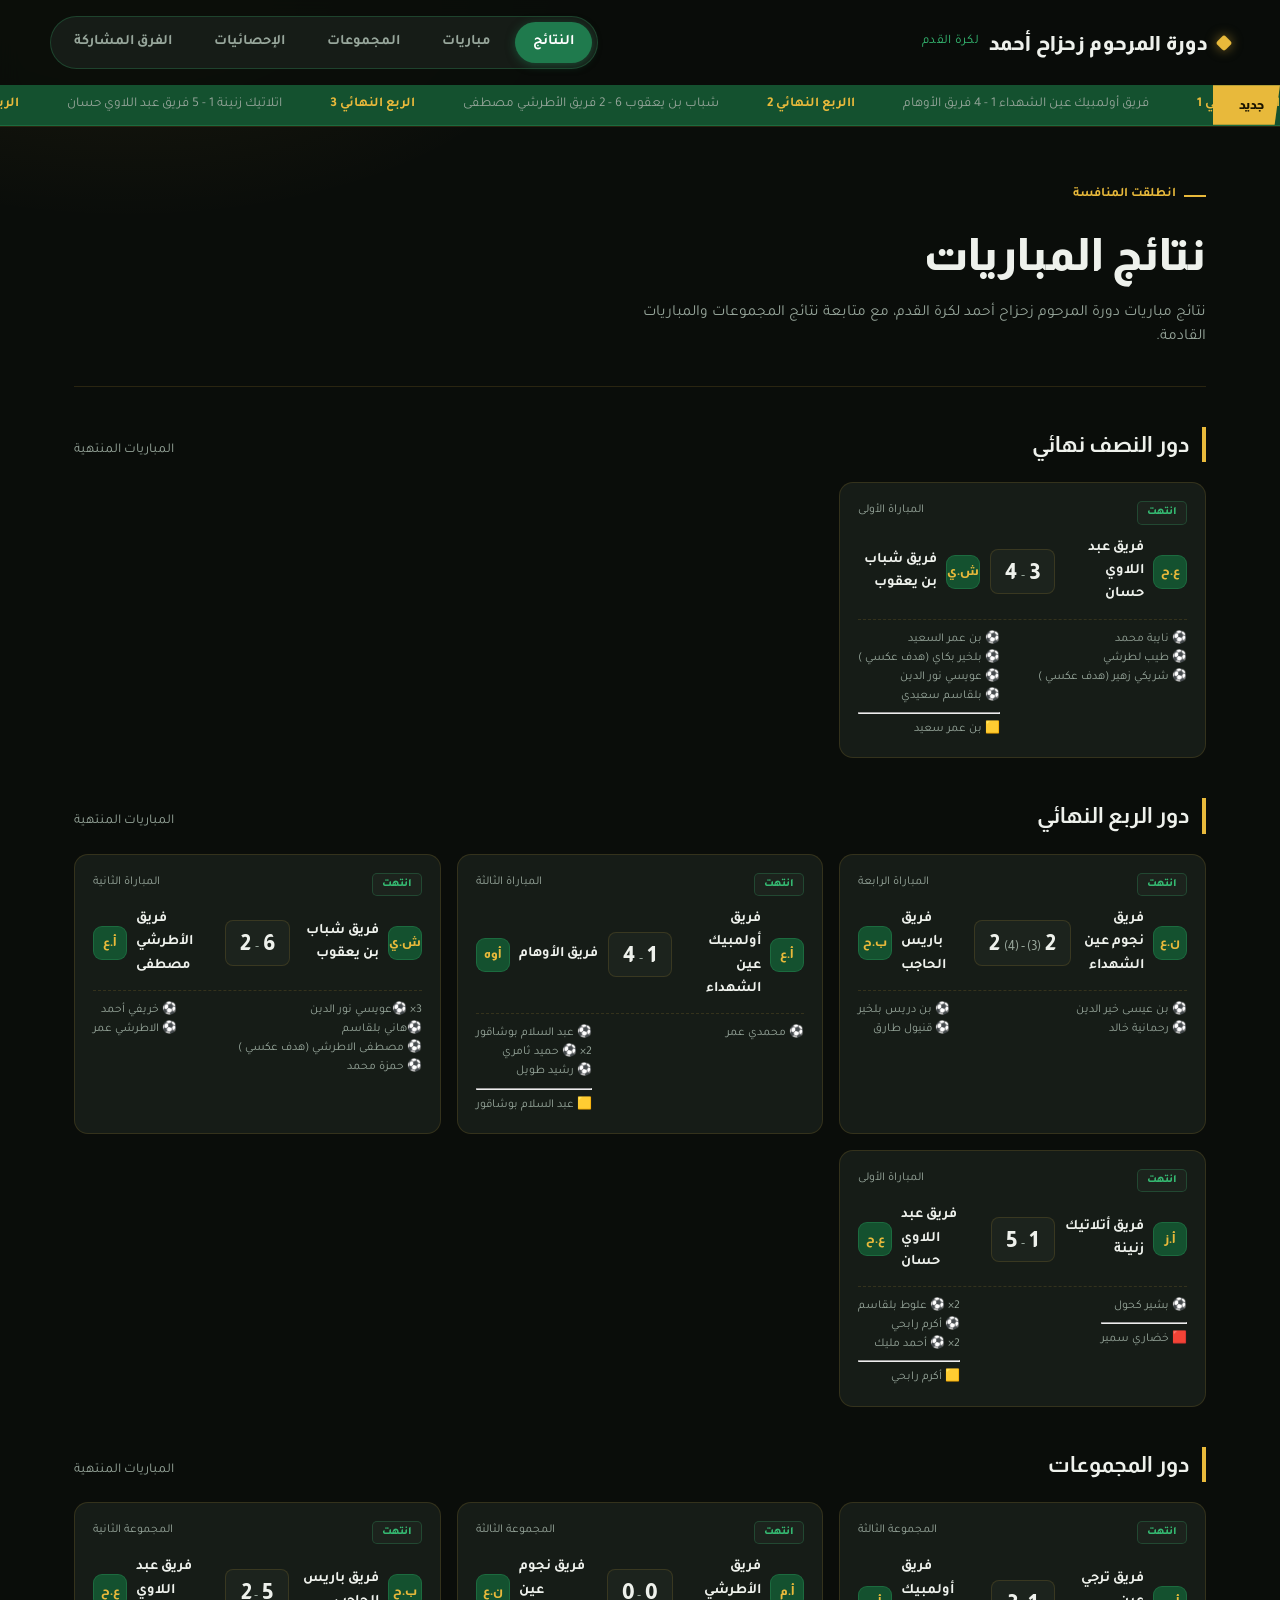
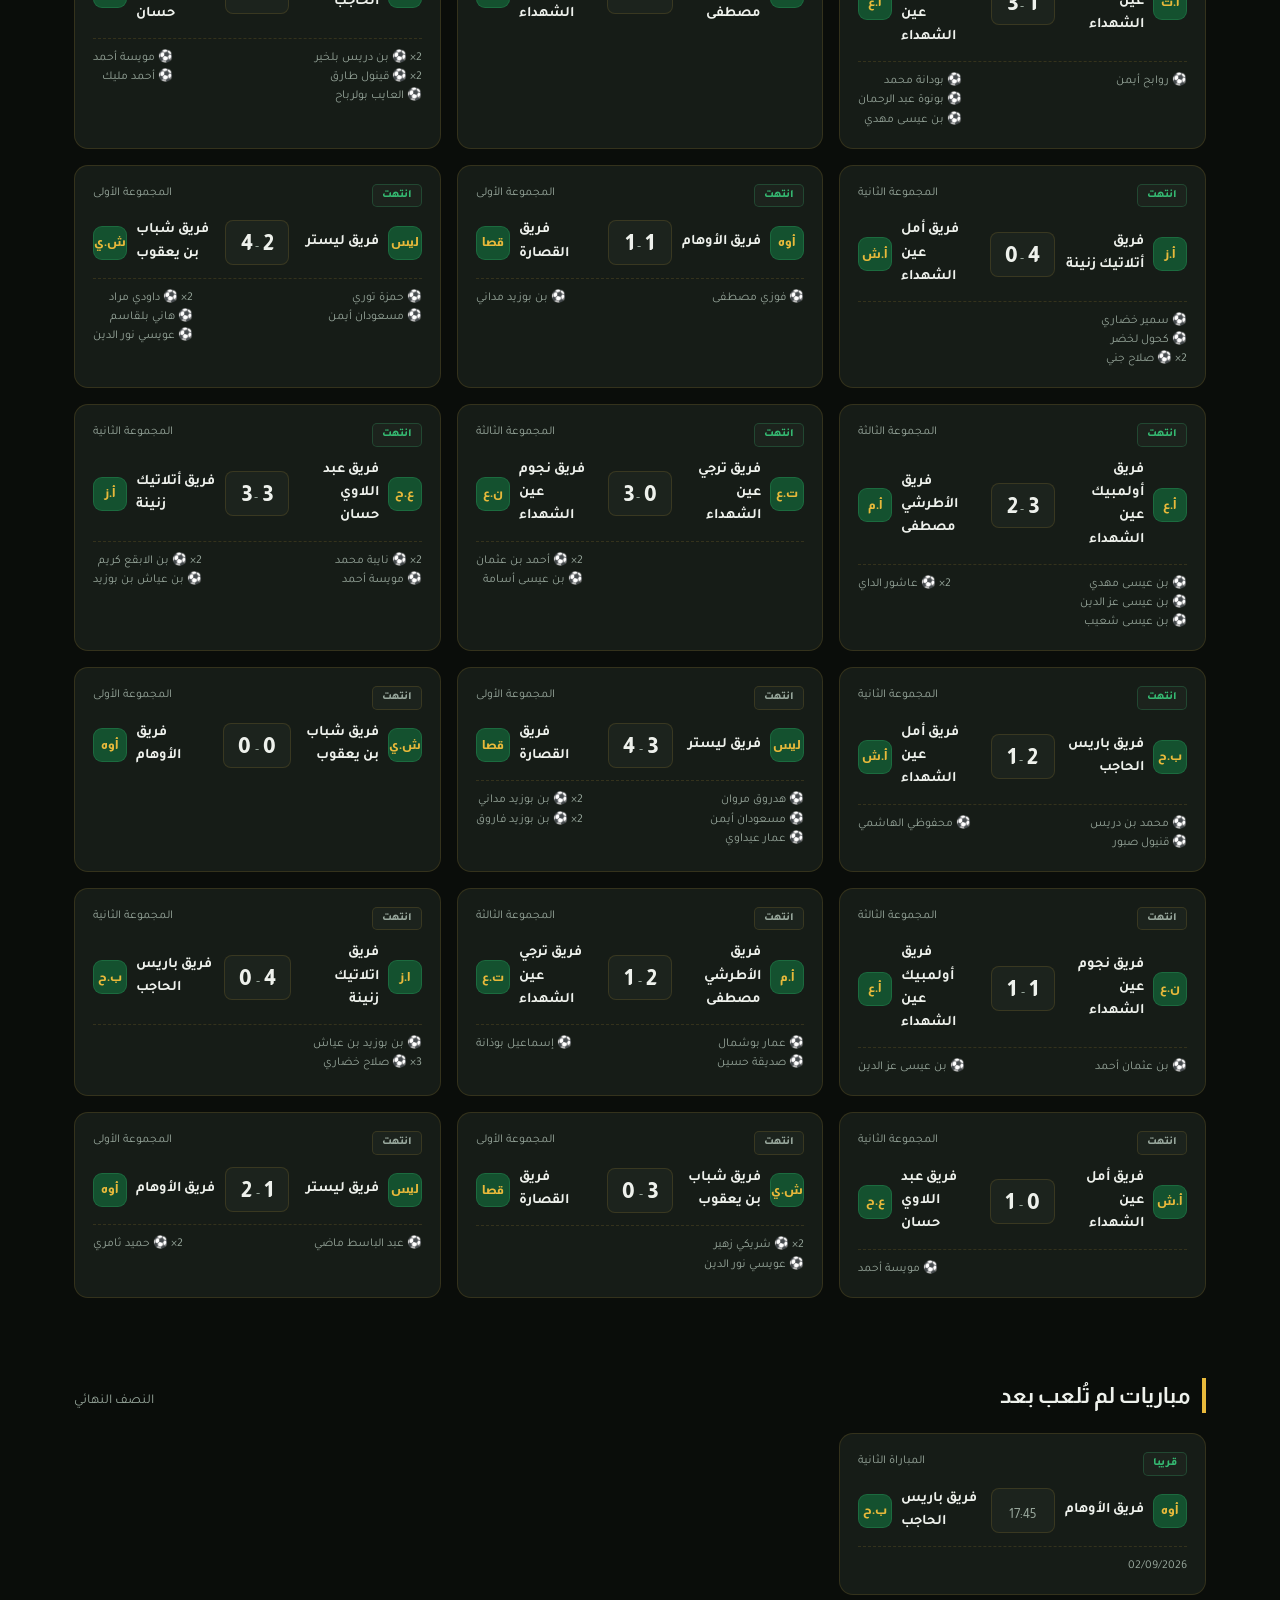
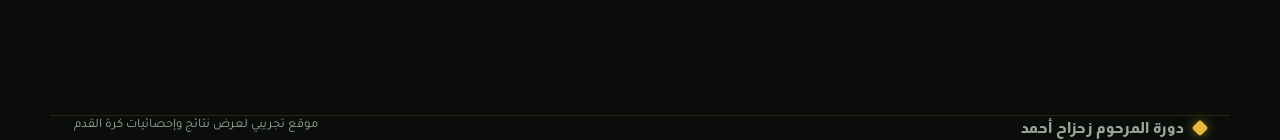
==== commit 6712f18d: "Update index.html" ====
--- a/index.html
+++ b/index.html
@@ -122,10 +122,10 @@
         <div class="match-foot">
         <span> ⚽ نايبة محمد
         <br> ⚽ طيب لطرشي 
-        <br> ⚽ (هدف عكسي ) شريكي زهير 
+        <br> ⚽ شريكي زهير (هدف عكسي )
         </span>
         <span>⚽ بن عمر السعيد 
-          <br>⚽ (هدف عكسي ) بلخير بكاي  
+          <br>⚽ بلخير بكاي (هدف عكسي )   
           <br>⚽ عويسي نور الدين
           <br>⚽ بلقاسم سعيدي
          <br> <hr> 🟨 بن عمر سعيد
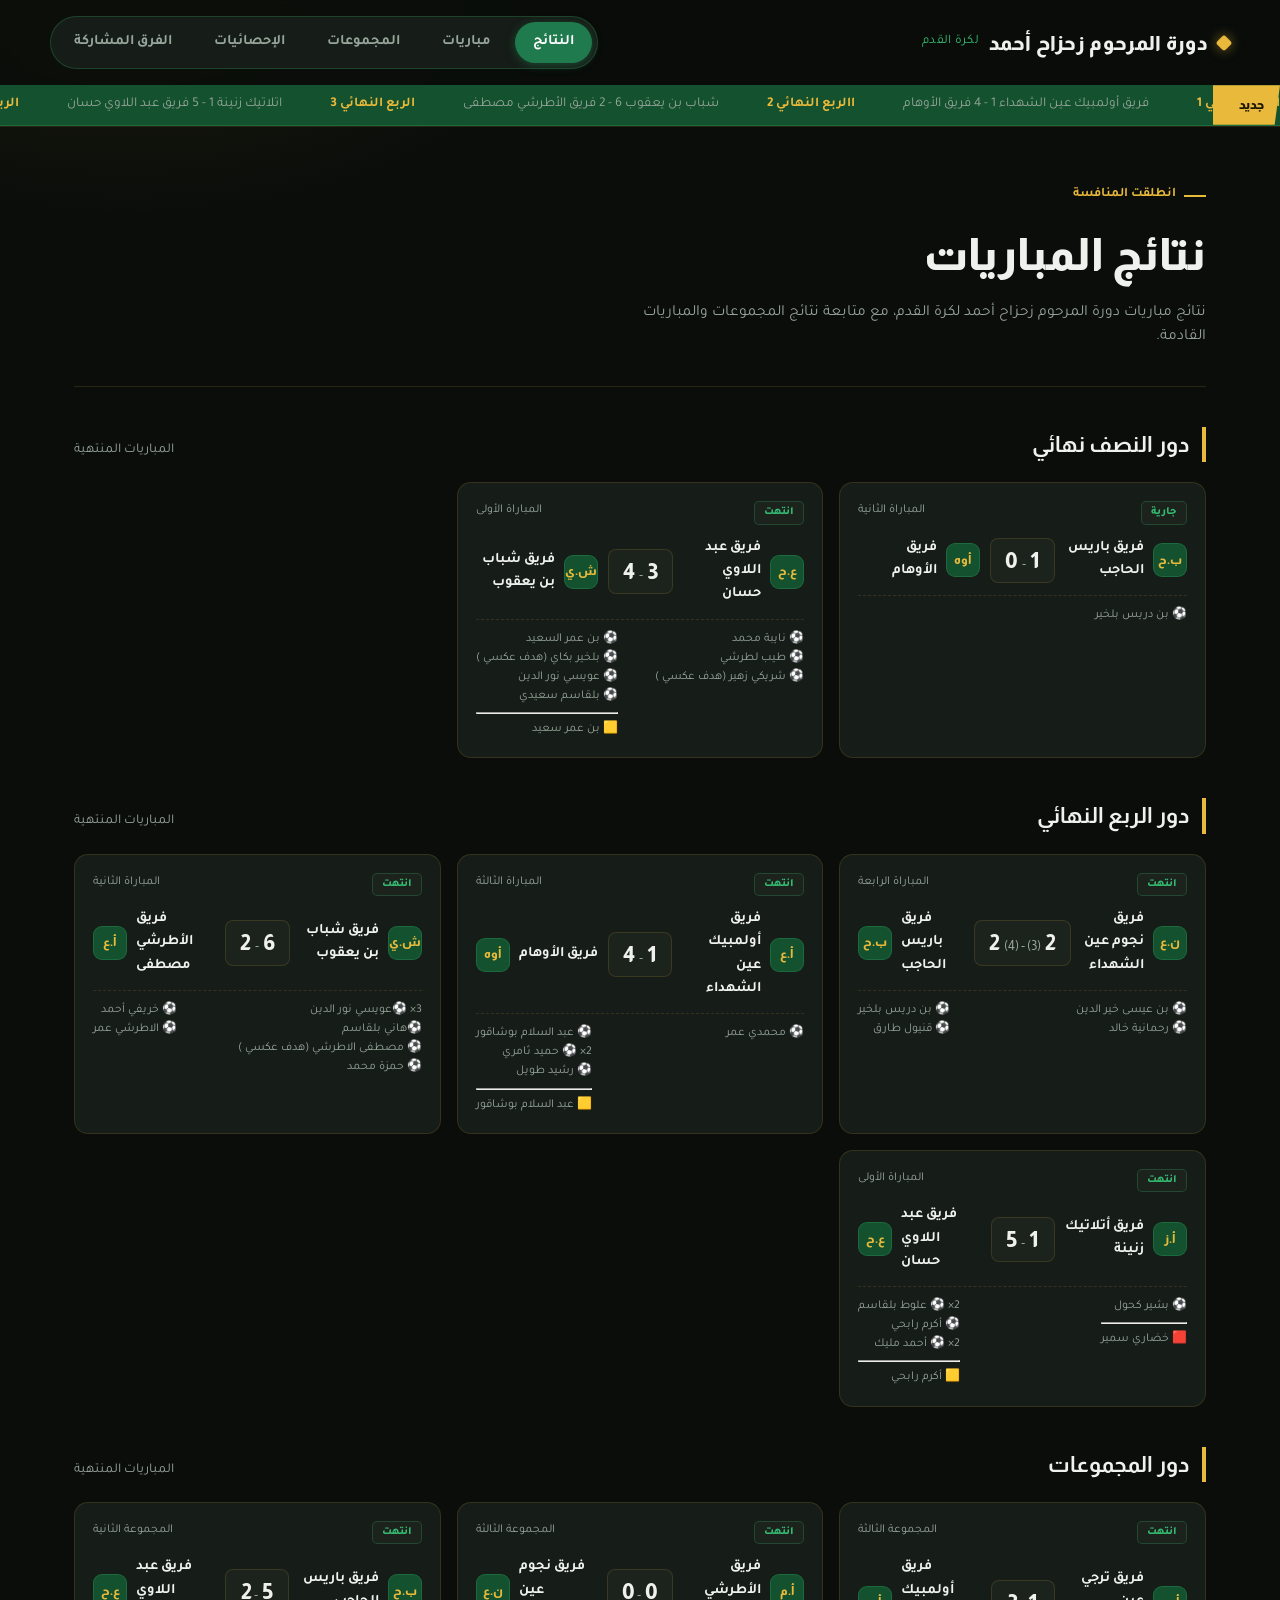
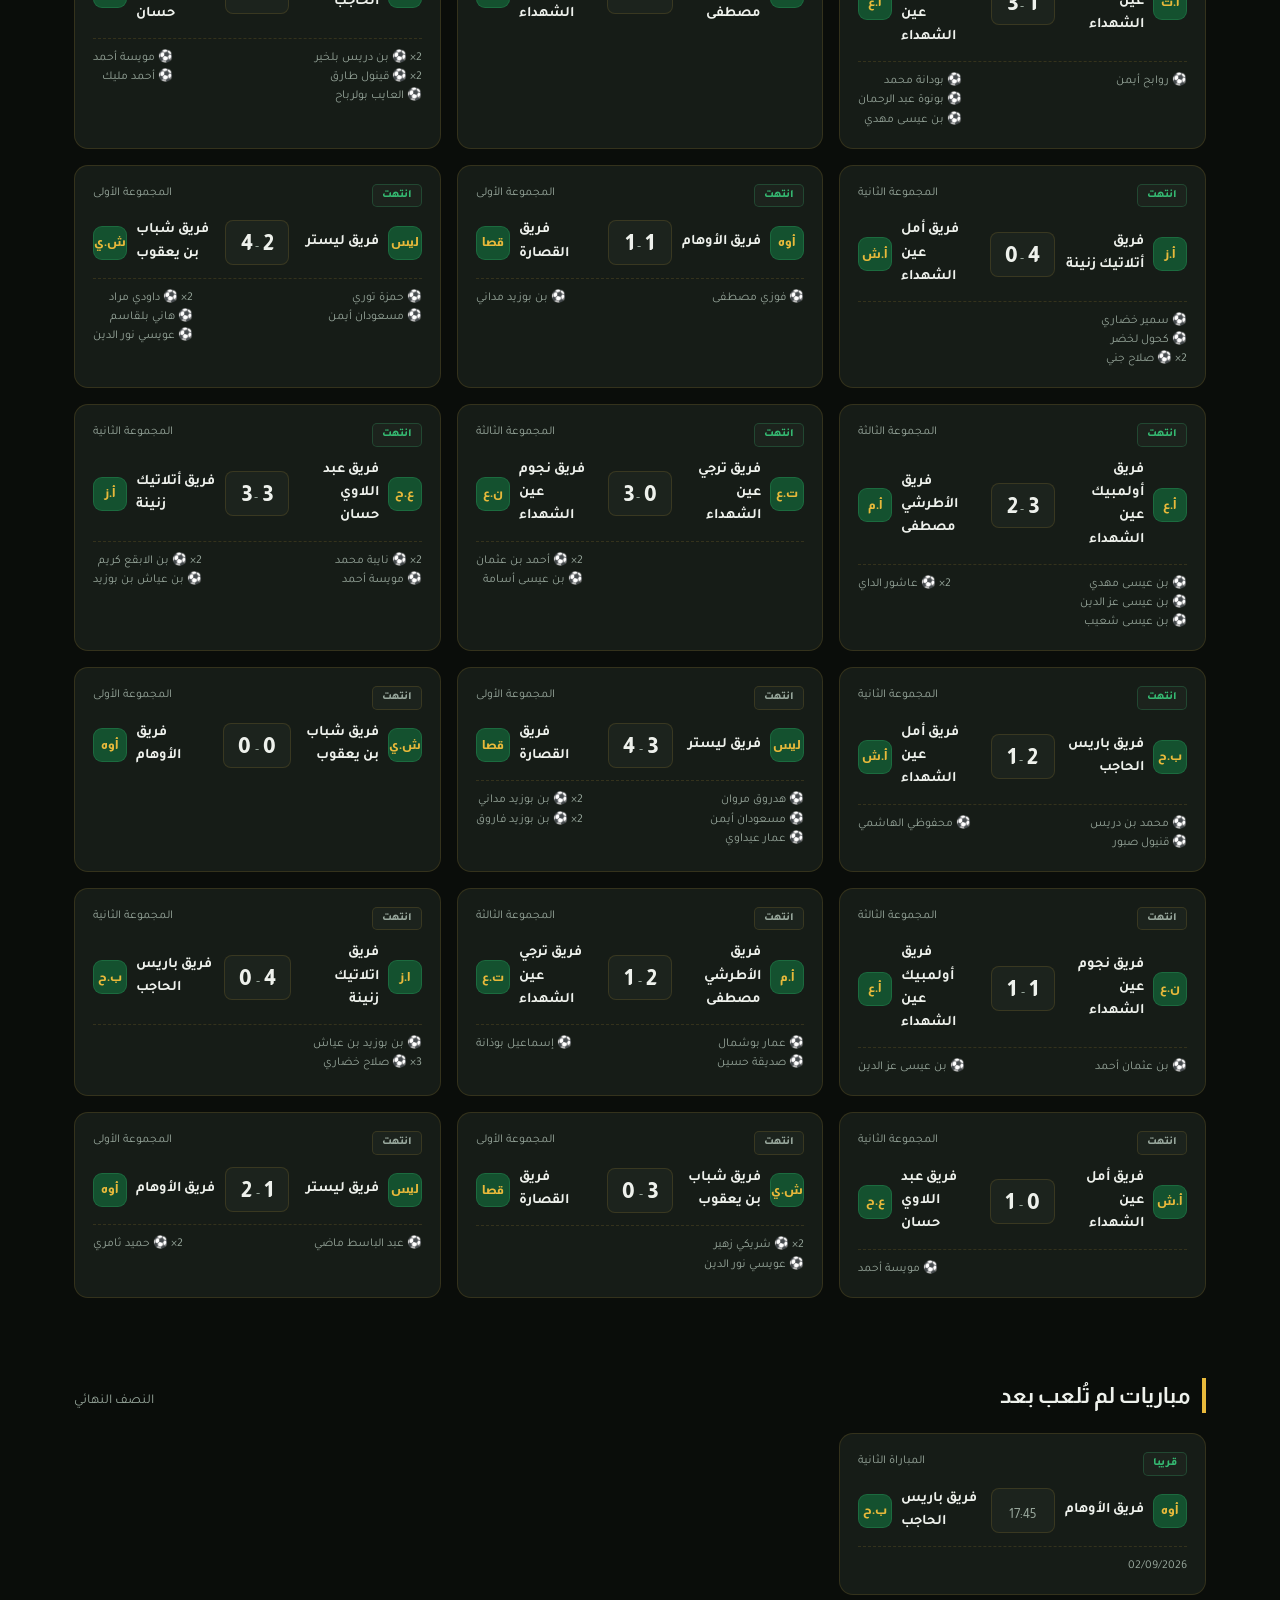
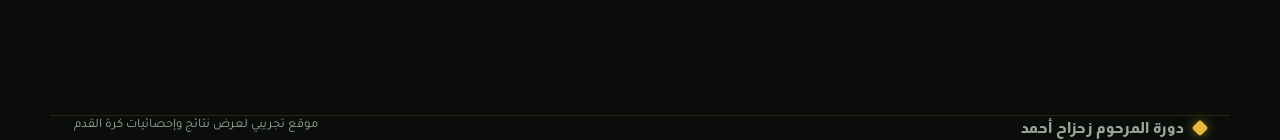
==== commit dc9dc0ce: "Update index.html" ====
--- a/index.html
+++ b/index.html
@@ -104,6 +104,29 @@
 
       </div>
       <div class="grid">
+
+         <div class="card match-card">
+        <div class="match-meta">
+          <span class="badge soon">جارية</span>
+          <span>المباراة الثانية</span>
+        </div>
+        <div class="match-teams">
+          <div class="team"><div class="crest">ب.ح</div> فريق باريس الحاجب </div>
+          <div class="score">
+            1
+            <span class="vs">-</span>
+            0
+          </div>
+          <div class="team "><div class="crest">أوه</div> فريق الأوهام  </div>
+        </div>
+        <div class="match-foot">
+        <span> ⚽ بن دريس بلخير
+        </span>
+        <span>
+        </span>
+      </div>
+
+           </div>
 
          <div class="card match-card">
         <div class="match-meta">
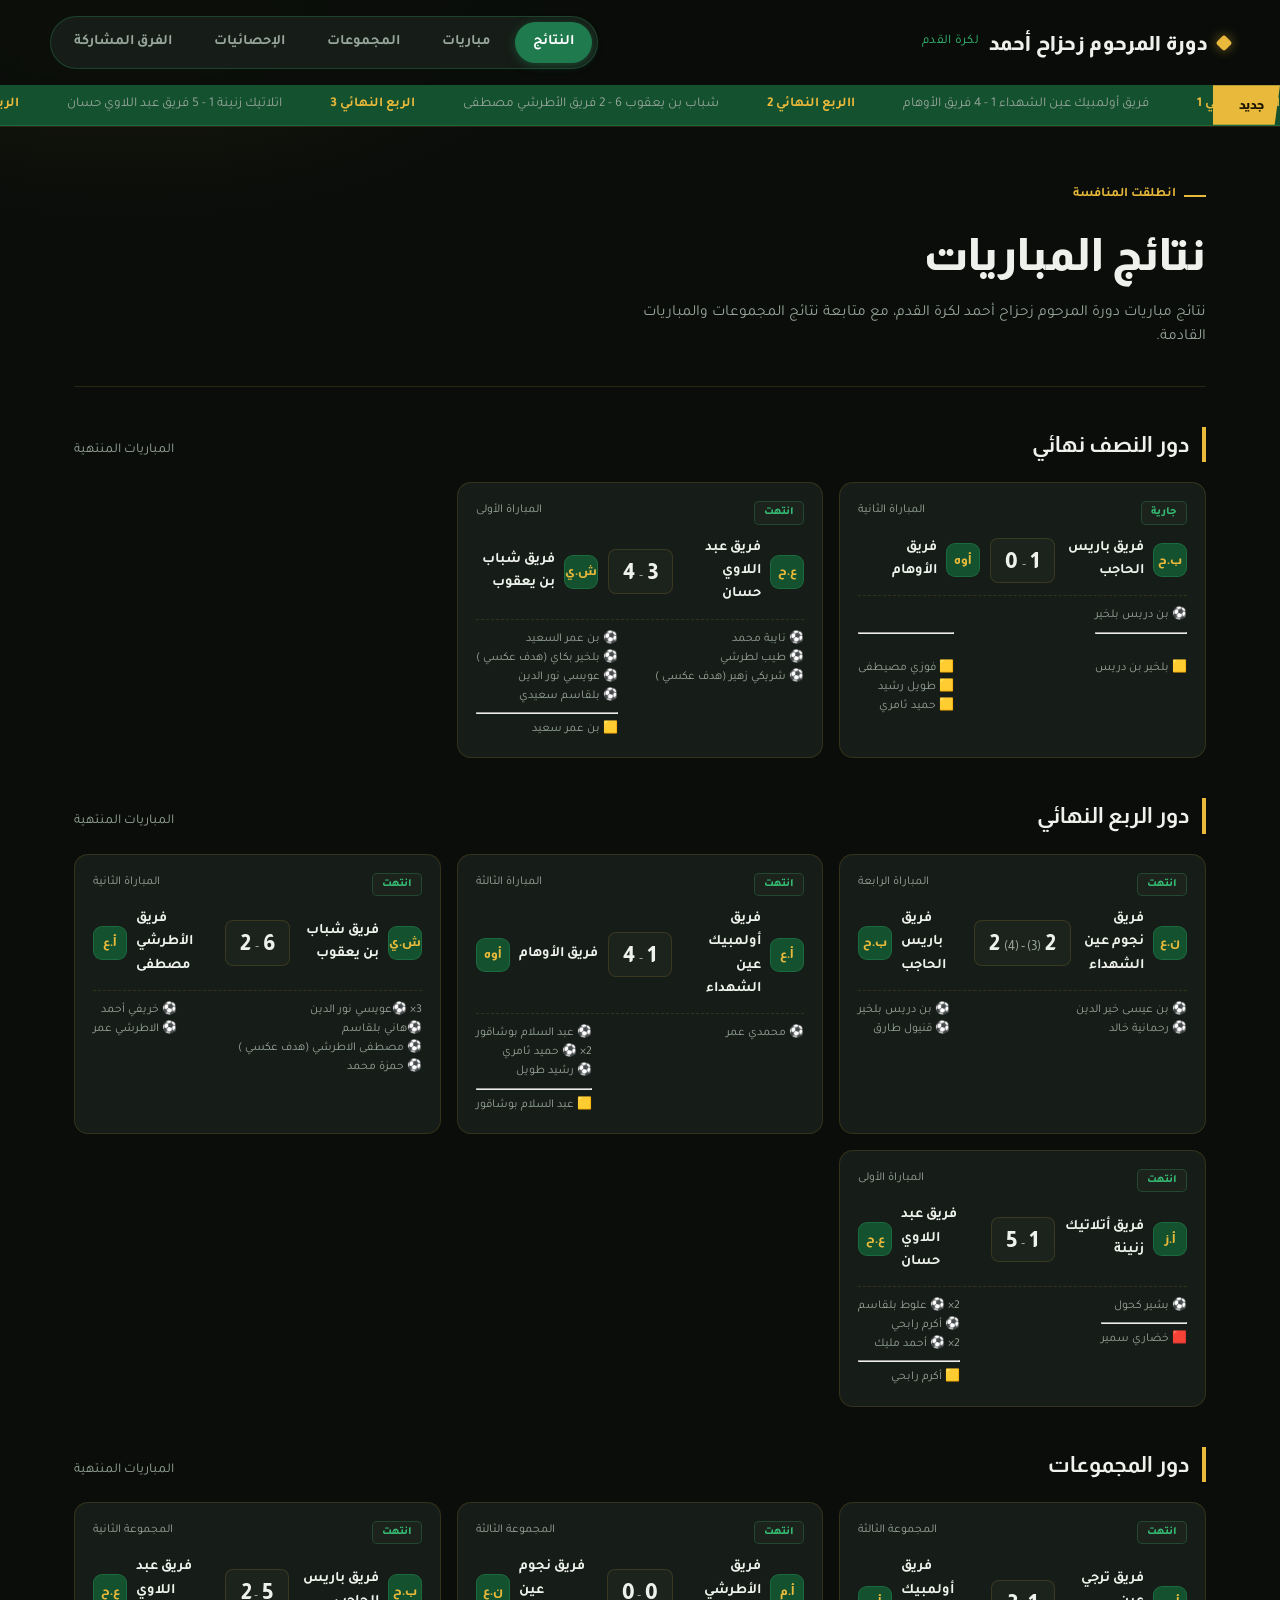
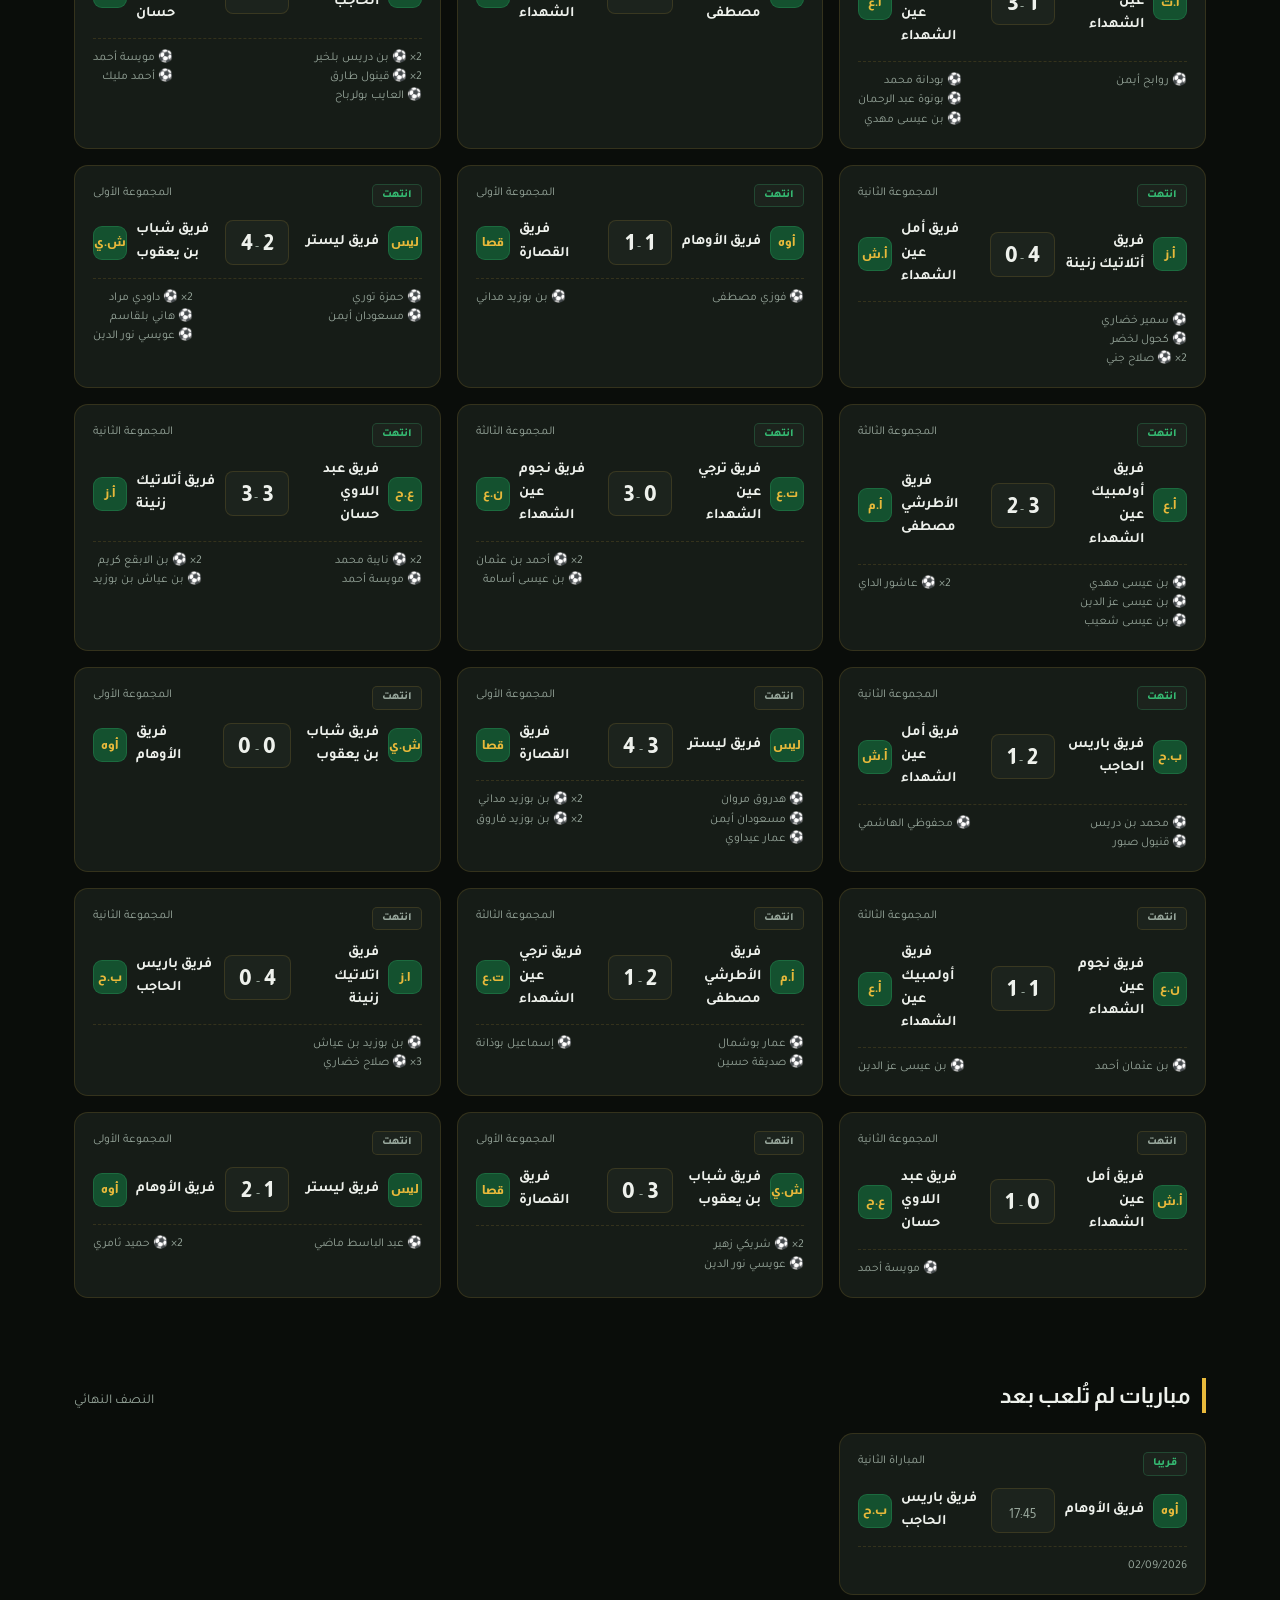
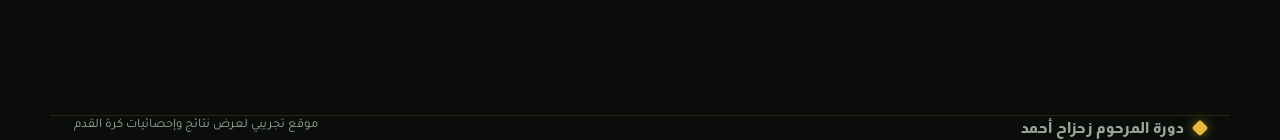
==== commit 89f2d97e: "Update index.html" ====
--- a/index.html
+++ b/index.html
@@ -121,8 +121,14 @@
         </div>
         <div class="match-foot">
         <span> ⚽ بن دريس بلخير
+       <br><hr>
+          <br> 🟨 بلخير بن دريس
         </span>
         <span>
+          <br><hr>
+          <br> 🟨 فوزي مصيطفى 
+          <br> 🟨 طويل رشيد
+          <br> 🟨 حميد ثامري
         </span>
       </div>
 
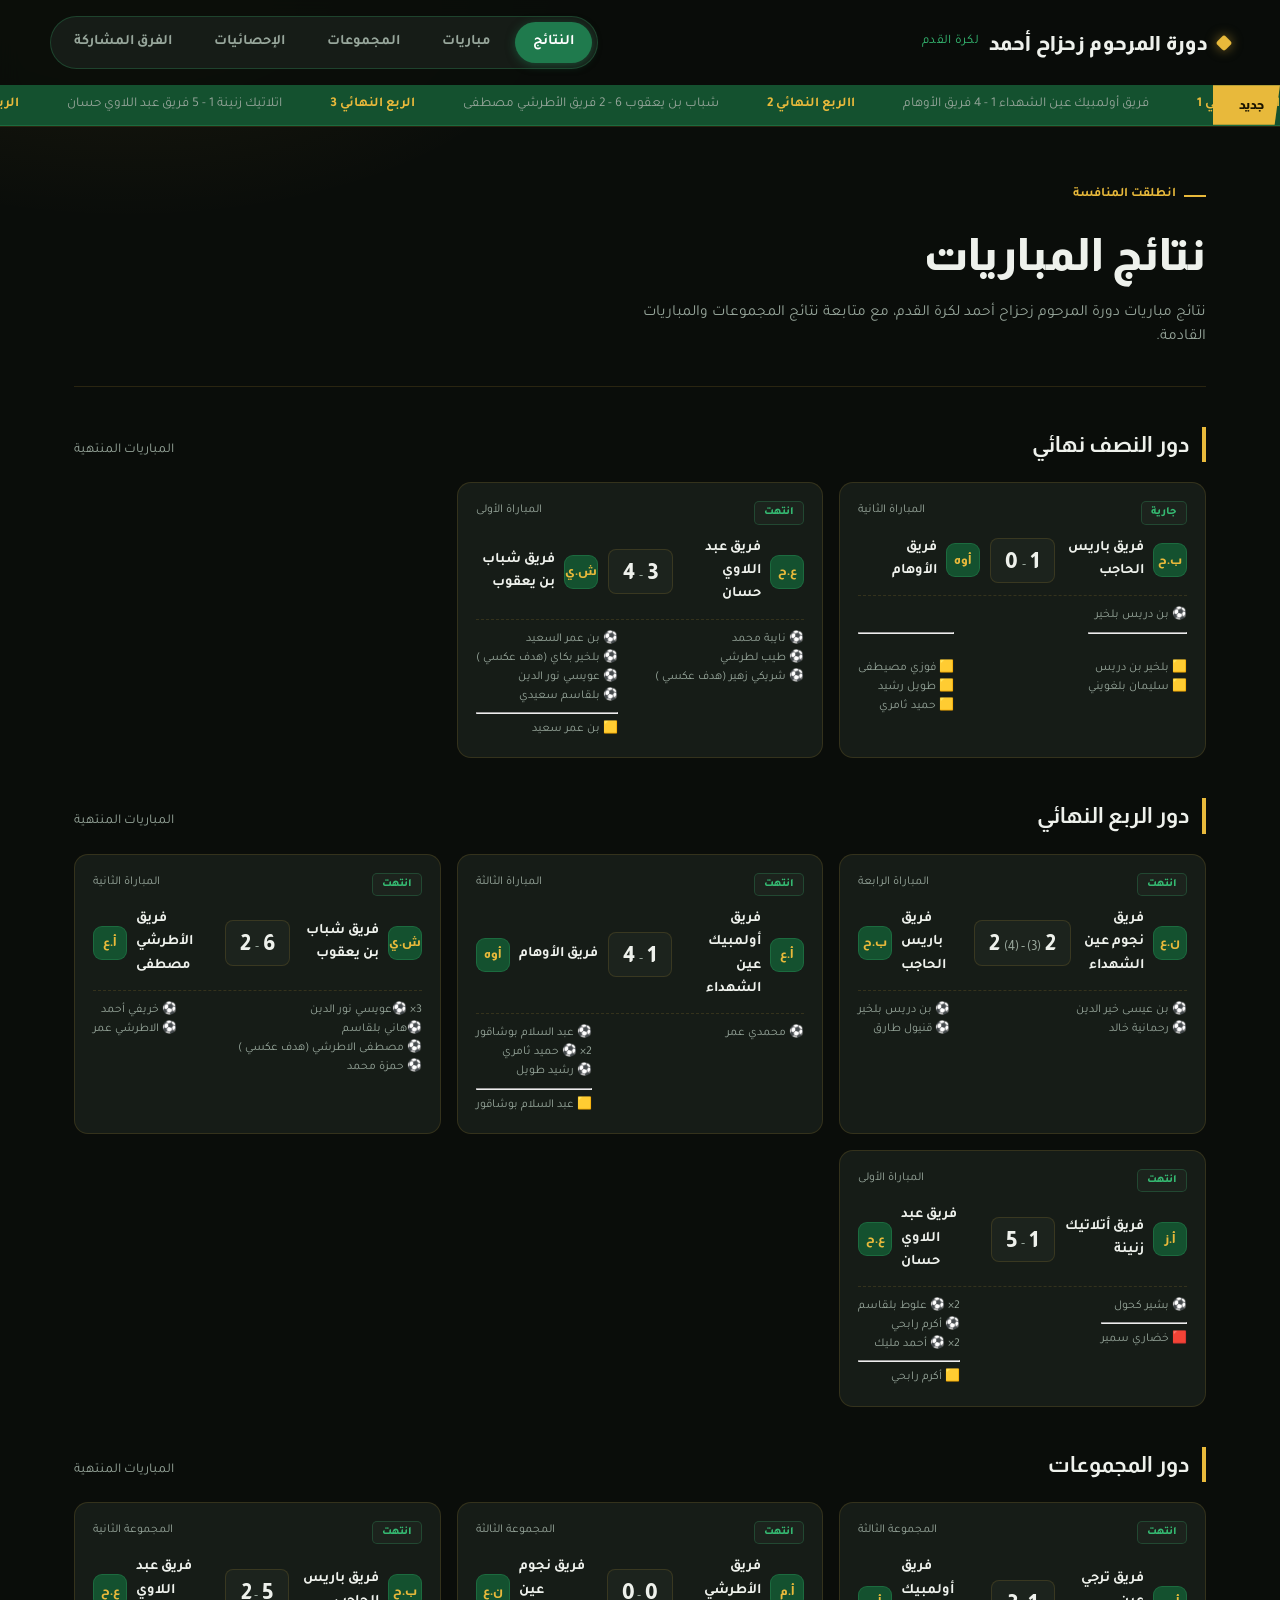
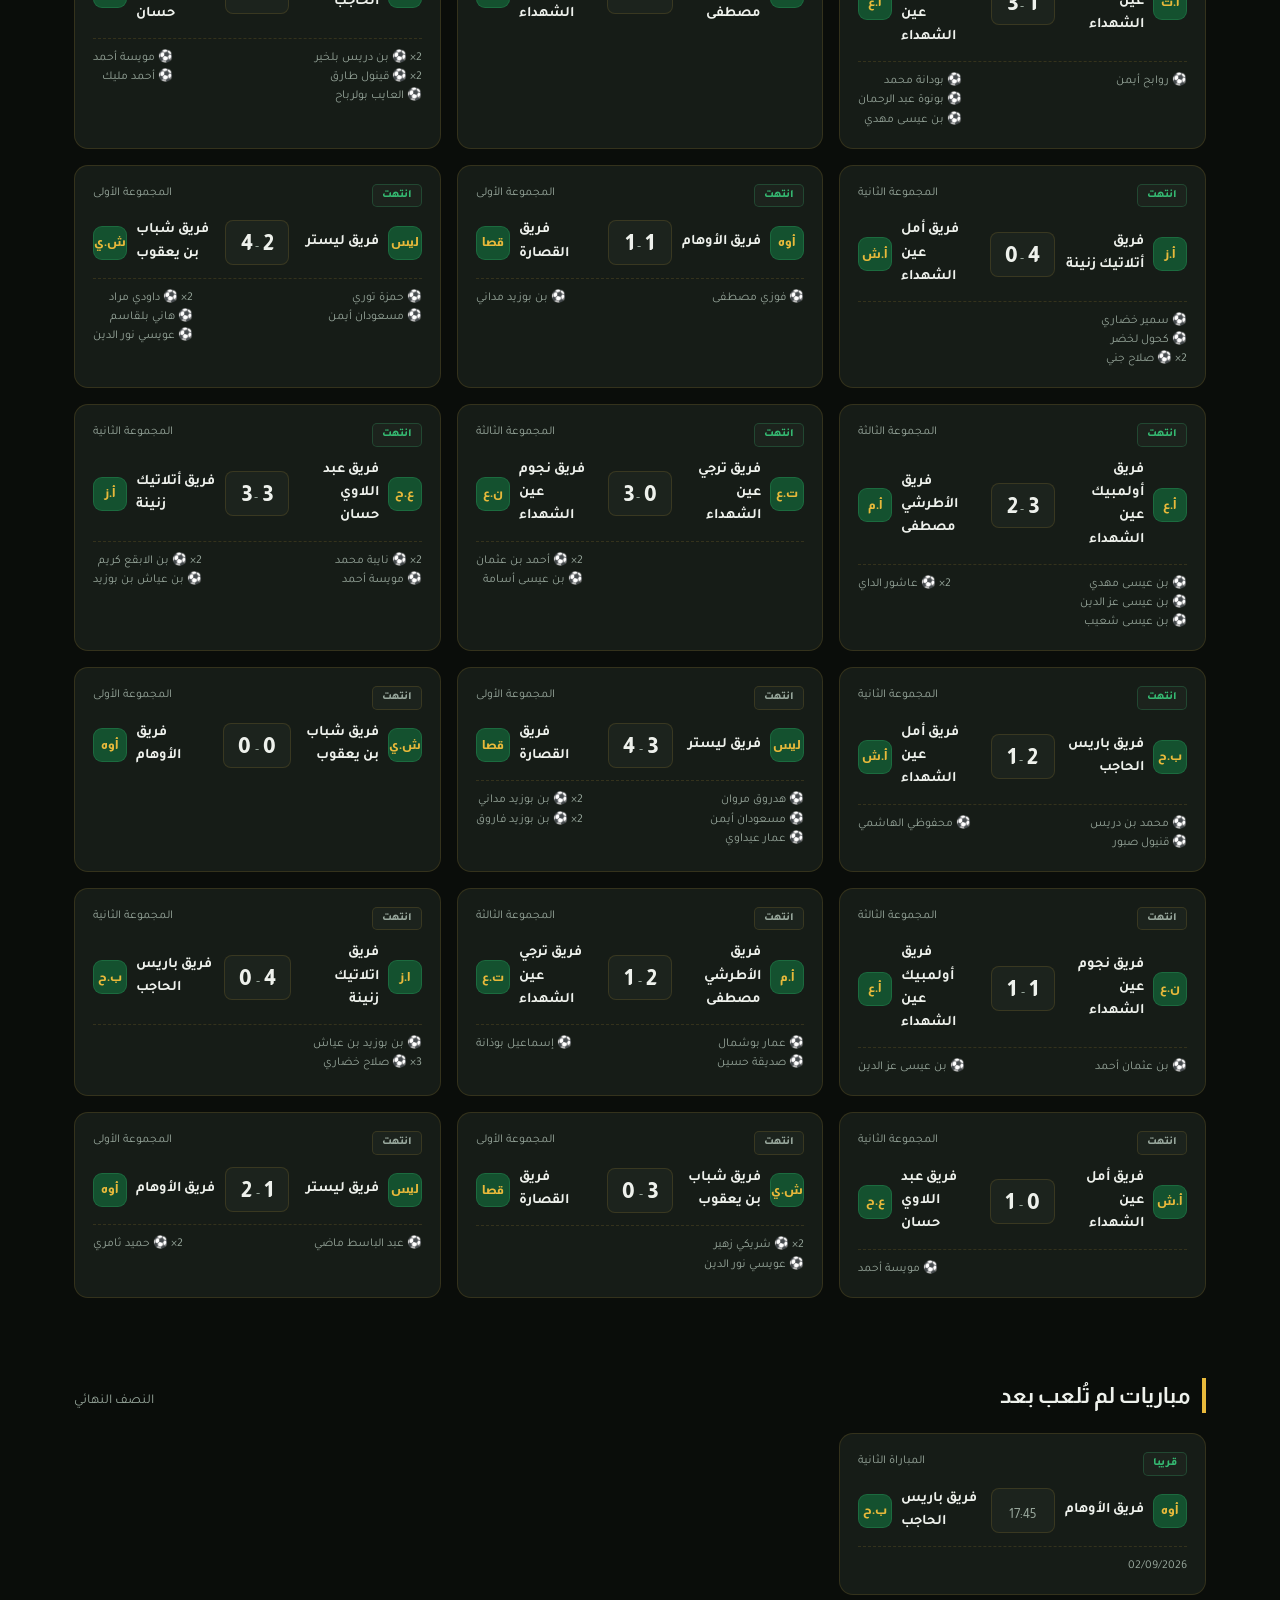
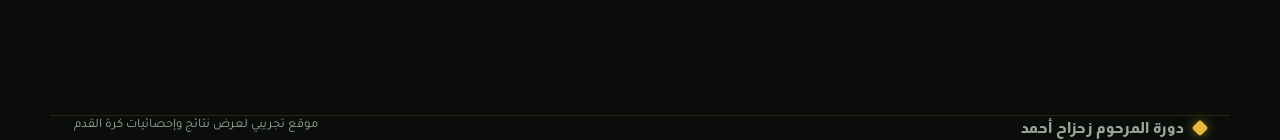
==== commit db815502: "Update index.html" ====
--- a/index.html
+++ b/index.html
@@ -122,7 +122,8 @@
         <div class="match-foot">
         <span> ⚽ بن دريس بلخير
        <br><hr>
-          <br> 🟨 بلخير بن دريس
+          <br> 🟨 بلخير بن دريس  
+          <br> 🟨 سليمان بلغويني
         </span>
         <span>
           <br><hr>
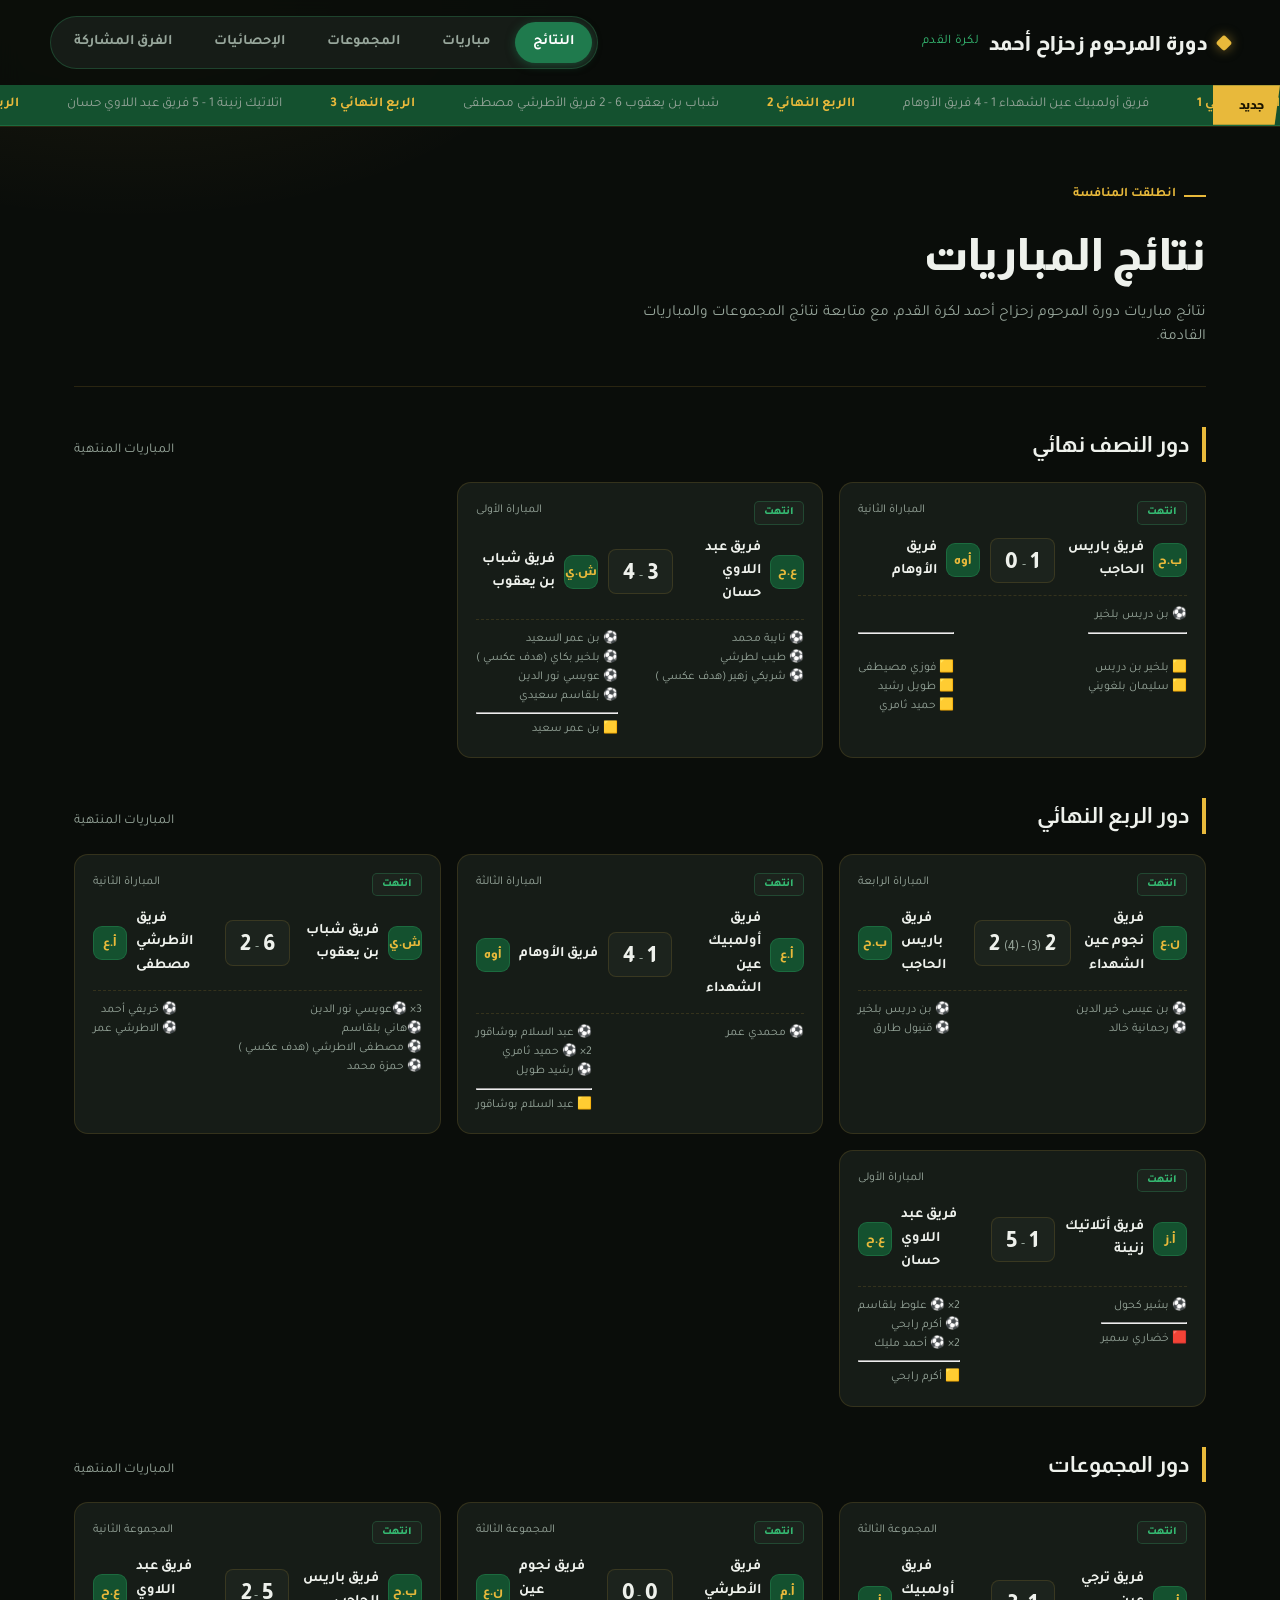
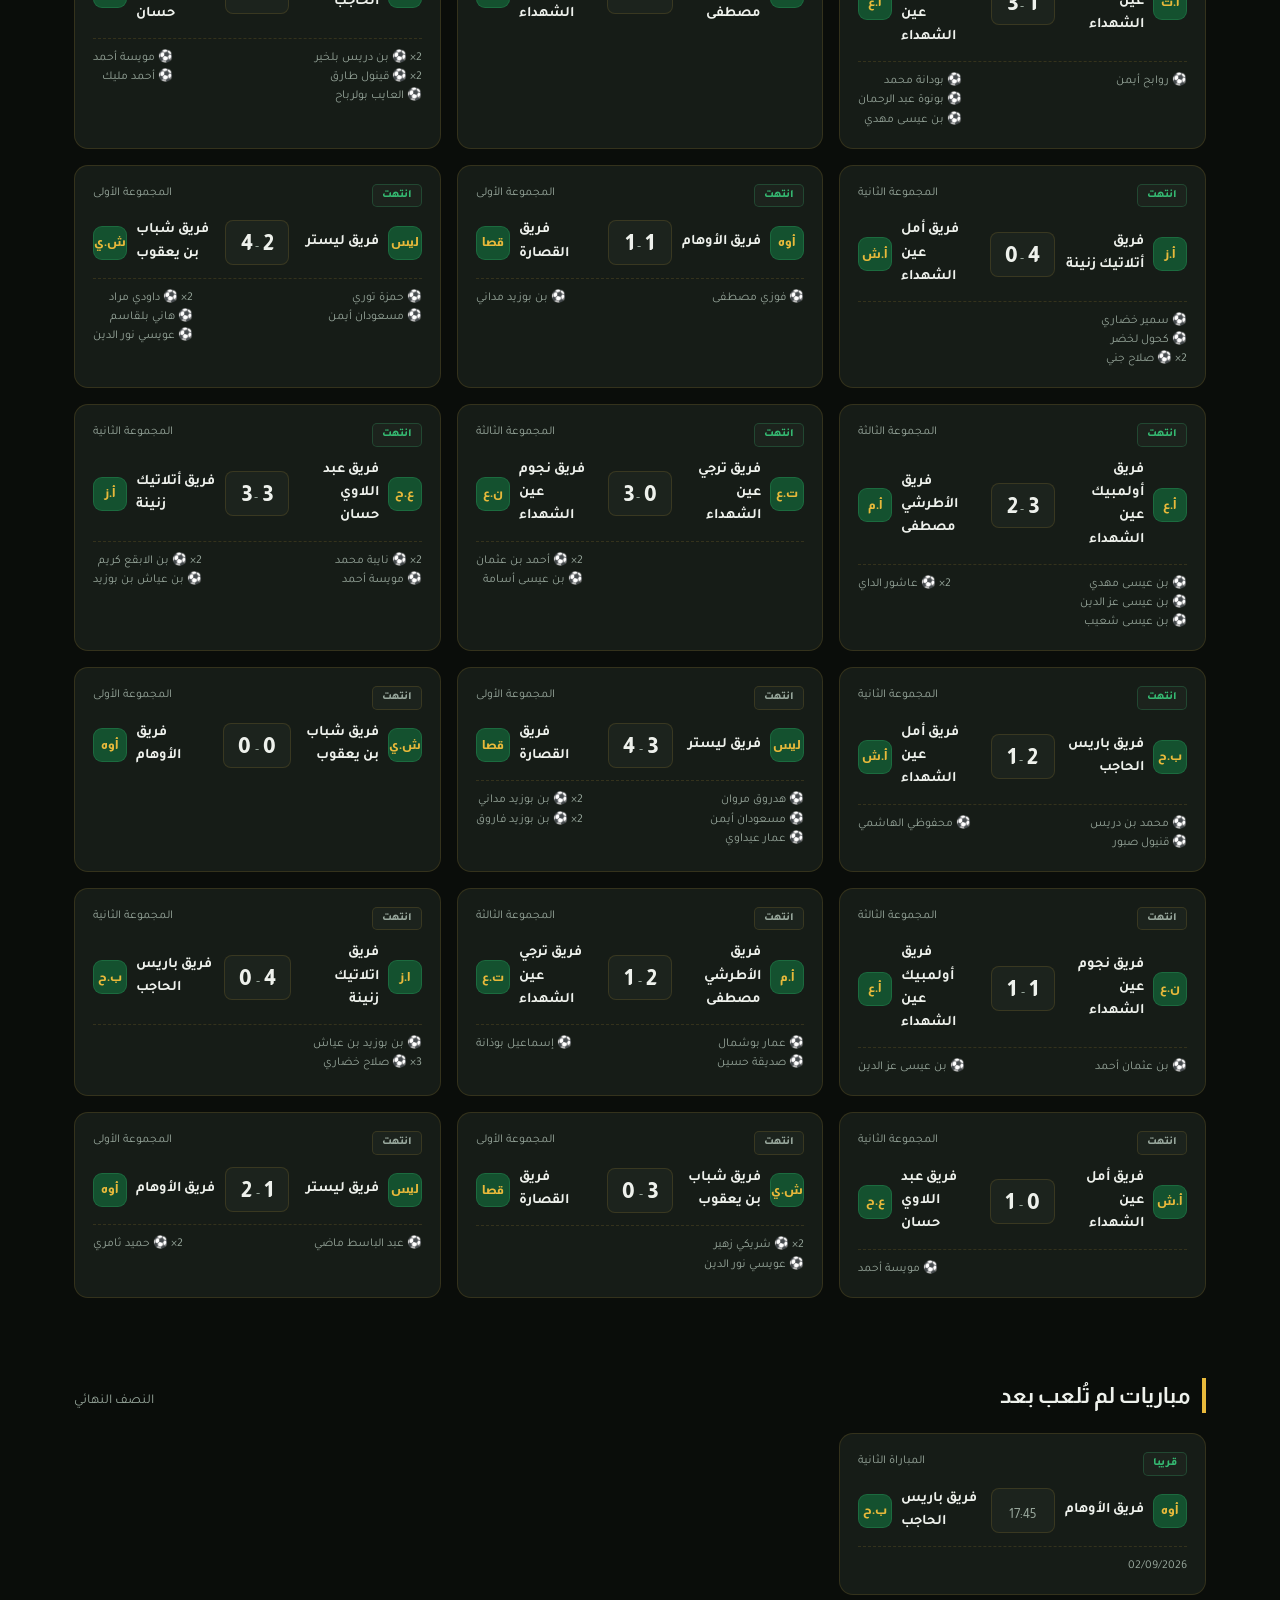
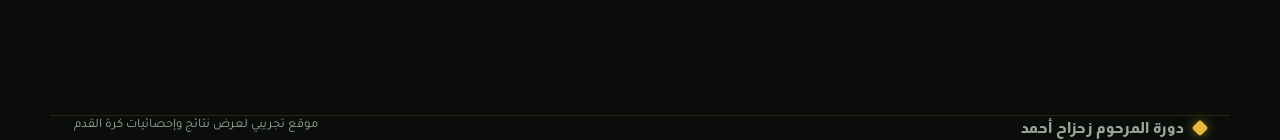
==== commit 534ed389: "Update index.html" ====
--- a/index.html
+++ b/index.html
@@ -107,7 +107,7 @@
 
          <div class="card match-card">
         <div class="match-meta">
-          <span class="badge soon">جارية</span>
+          <span class="badge soon">انتهت</span>
           <span>المباراة الثانية</span>
         </div>
         <div class="match-teams">
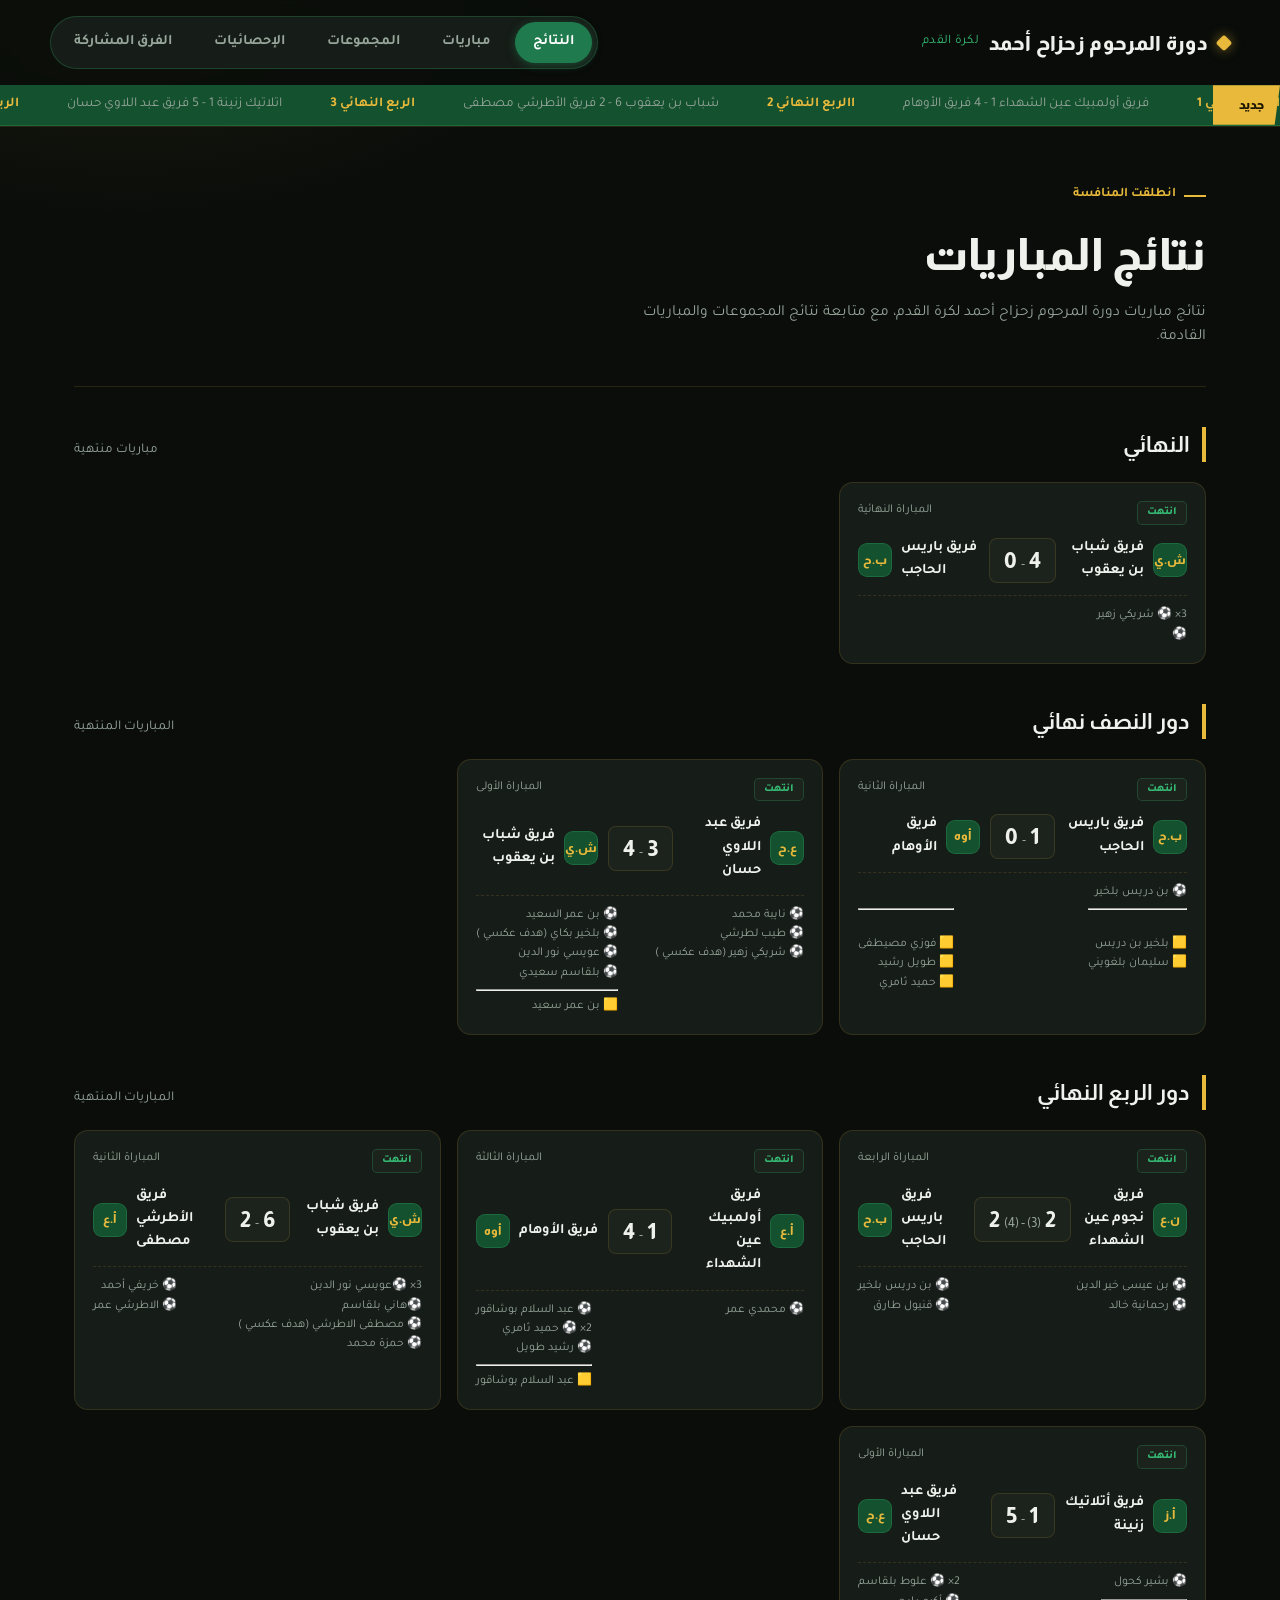
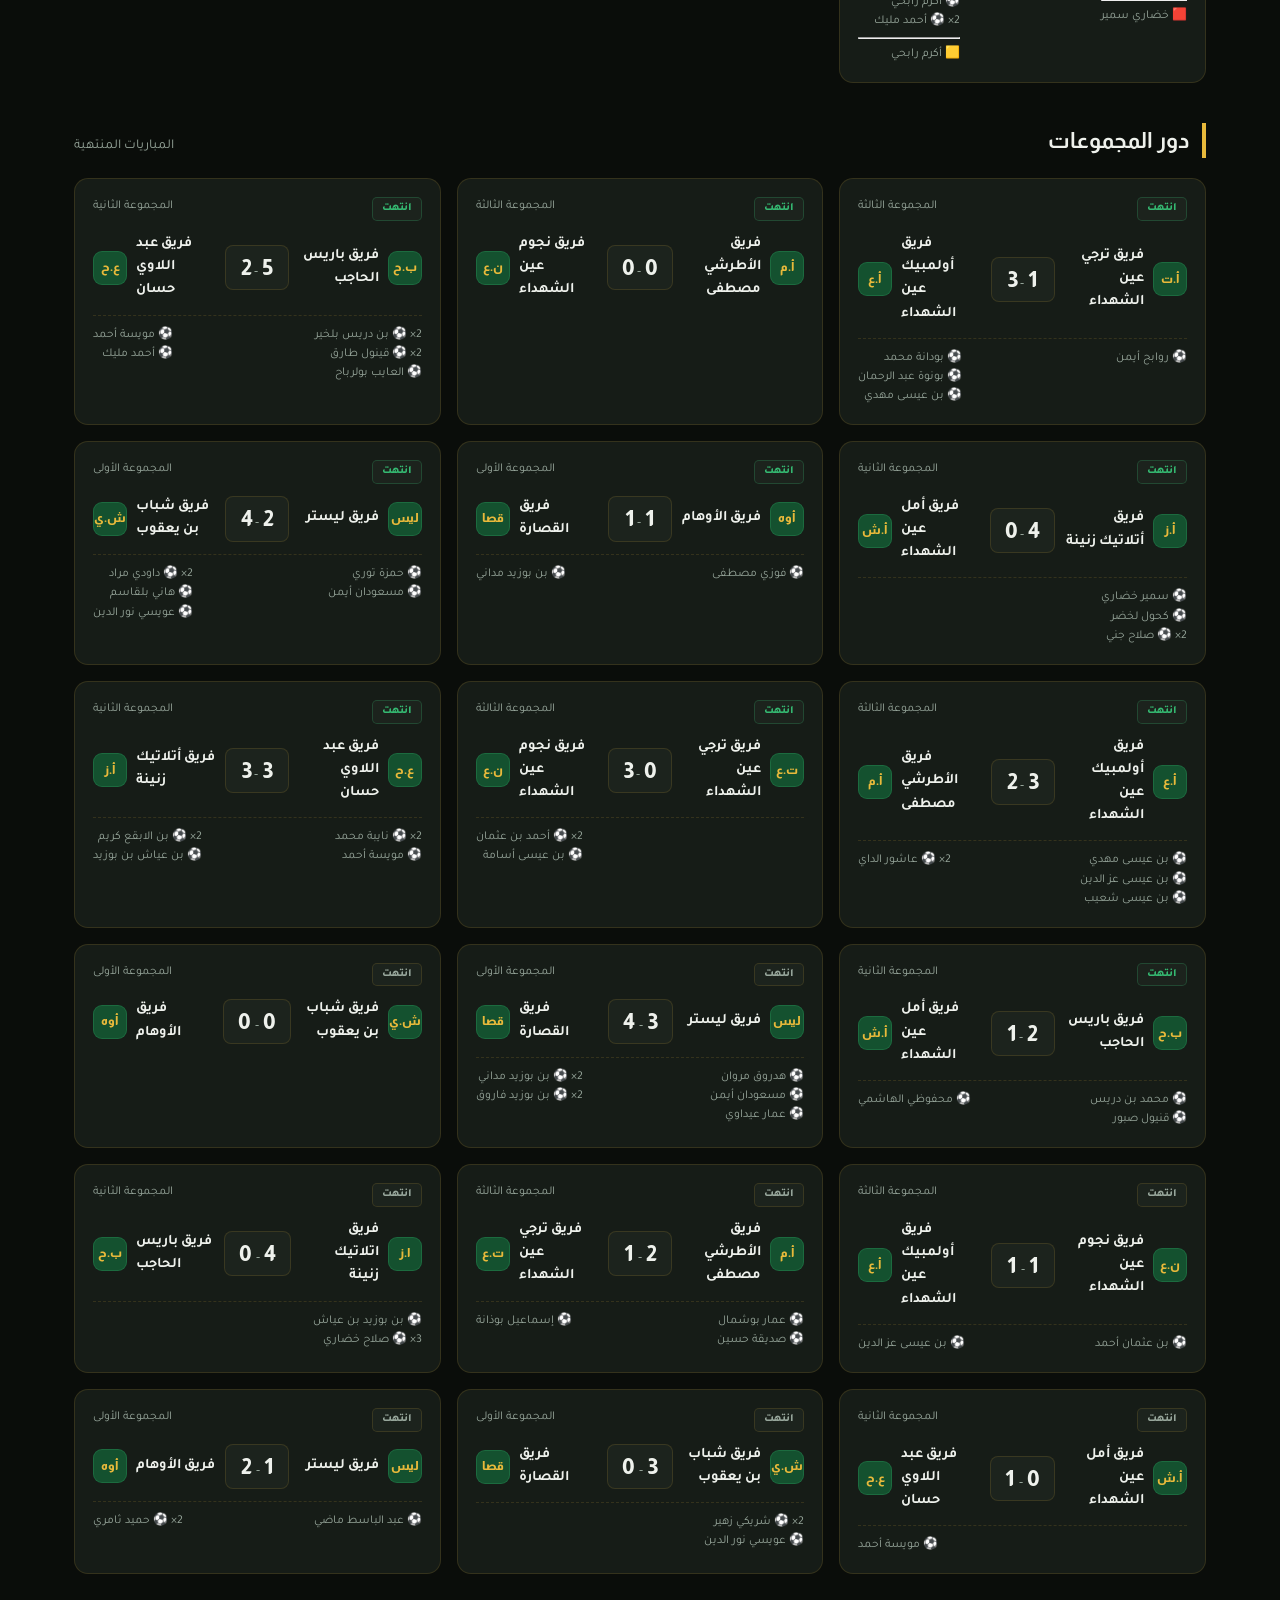
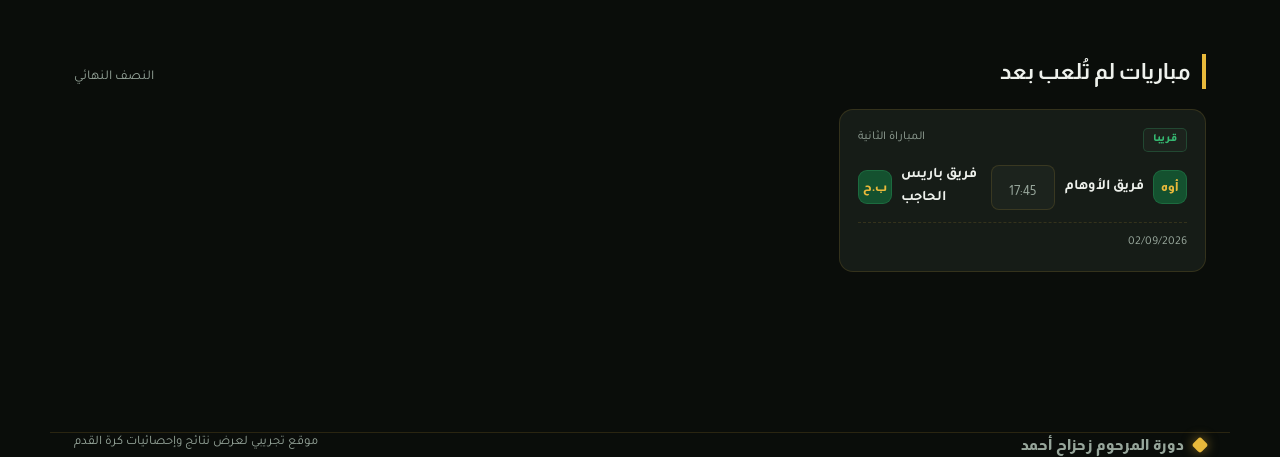
==== commit 48f45876: "Update index.html" ====
--- a/index.html
+++ b/index.html
@@ -90,6 +90,41 @@
       </p>
 
     </section>
+        <section class="section">
+    <div class="section-head">
+      <h2> النهائي</h2>
+      <span class="meta">مباريات منتهية</span>
+    </div>
+    <div class="grid">
+ 
+        
+      
+      
+
+      <div class="card match-card">
+        <div class="match-meta">
+          <span class="badge soon">انتهت</span>
+          <span>المباراة النهائية</span>
+        </div>
+        <div class="match-teams">
+          <div class="team"><div class="crest">ش.ي</div> فريق شباب بن يعقوب </div>
+          <div class="score">
+           4
+            <span class="vs">-</span>
+          0
+          </div>
+          <div class="team right"><div class="crest">ب.ح</div> فريق باريس الحاجب </div>
+        </div>
+        <div class="match-foot">
+        <span>3×    ⚽  شريكي زهير
+          <br>    ⚽  
+        
+        </span>
+        <span></span>
+      </div>
+        </div> 
+      
+    </div>
      <section class="section">
 
       <div class="section-head">
